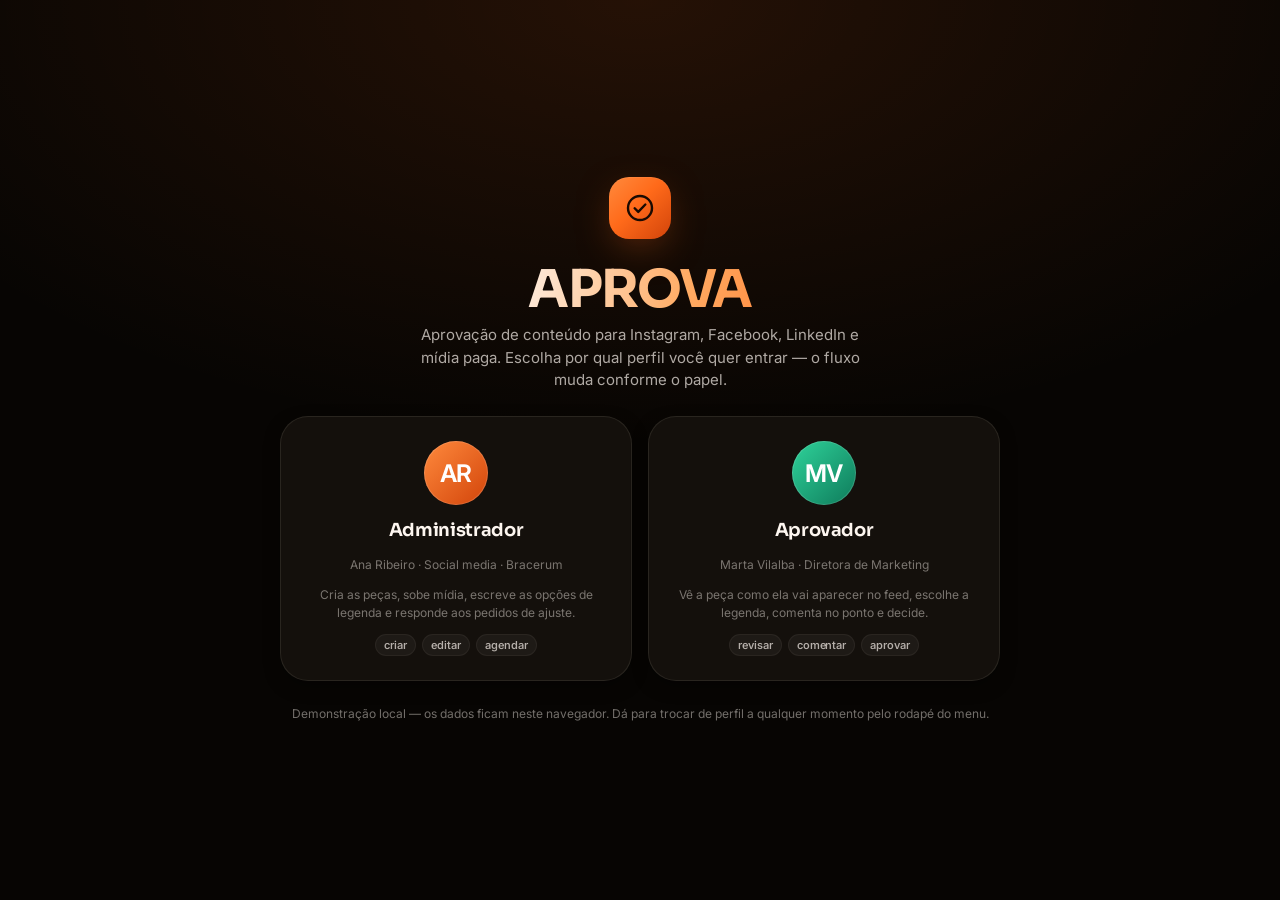
==== index.html @ d23c1664 "APROVA — aplicativo de aprovação de mídias sociais Fluxo criar → revisar → aprovar → agendar para In" ====
<!DOCTYPE html>
<html lang="pt-BR" data-theme="dark">
<head>
<meta charset="utf-8" />
<meta name="viewport" content="width=device-width, initial-scale=1, viewport-fit=cover" />
<meta name="color-scheme" content="dark light" />
<meta name="theme-color" content="#0d0906" />
<title>APROVA · Aprovação de mídias sociais</title>
<meta name="description" content="Fluxo de aprovação de postagens para Instagram, Facebook, LinkedIn e mídia paga: pré-visualização fiel no feed e no perfil, comentários no ponto e decisão registrada." />

<link rel="preconnect" href="https://fonts.googleapis.com" />
<link rel="preconnect" href="https://fonts.gstatic.com" crossorigin />
<link href="https://fonts.googleapis.com/css2?family=Inter:wght@400;500;600;700&family=Sora:wght@500;600;700&family=Noto+Serif:ital@1&display=swap" rel="stylesheet" />

<link rel="stylesheet" href="css/tokens.css" />
<link rel="stylesheet" href="css/app.css" />
<link rel="stylesheet" href="css/previews.css" />

<link rel="icon" href="data:image/svg+xml,%3Csvg xmlns='http://www.w3.org/2000/svg' viewBox='0 0 32 32'%3E%3Crect width='32' height='32' rx='9' fill='%23ff6a1a'/%3E%3Cpath d='M9 16.5l4.5 4.5L23 11.5' stroke='%231a0a02' stroke-width='3' fill='none' stroke-linecap='round' stroke-linejoin='round'/%3E%3C/svg%3E" />
</head>
<body>

<!-- brilho de fundo -->
<div class="atmos" aria-hidden="true">
  <div class="atmos__glow atmos__glow--a"></div>
  <div class="atmos__glow atmos__glow--b"></div>
  <div class="atmos__grain"></div>
</div>

<div class="app" id="app" data-rail="expanded" hidden>
  <aside class="rail" id="rail"></aside>
  <div class="main">
    <header class="topbar" id="topbar"></header>
    <main class="view" id="view" tabindex="-1"></main>
  </div>
</div>

<div class="toasts" role="status" aria-live="polite"></div>

<noscript>
  <div style="padding:40px;font-family:system-ui;color:#fdf6f0;background:#0d0906">
    <h1>APROVA</h1><p>Este aplicativo precisa de JavaScript para funcionar.</p>
  </div>
</noscript>

<script src="js/util.js"></script>
<script src="js/seed.js"></script>
<script src="js/store.js"></script>
<script src="js/previews.js"></script>
<script src="js/ui.js"></script>
<script src="js/views.js"></script>
<script src="js/app.js"></script>
</body>
</html>
---- css/tokens.css ----
/* ==========================================================================
   APROVA — Design tokens
   Sistema de aprovação de mídias sociais.
   Paleta: preto profundo + laranja incandescente. Futurista, com degradês,
   vidro (glass) e brilho volumétrico.
   ========================================================================== */

:root {
  /* ---- Superfícies -------------------------------------------------- */
  --bg-void: #070503;        /* fundo absoluto da página */
  --bg-base: #0d0906;        /* fundo do app */
  --bg-panel: #14100c;       /* painéis */
  --bg-raised: #1c1611;      /* cartões elevados */
  --bg-sunken: #0a0705;      /* poços, campos */
  --bg-hover: #241c15;

  --glass: rgba(255, 255, 255, 0.045);
  --glass-strong: rgba(255, 255, 255, 0.075);
  --glass-blur: 22px;

  /* ---- Linhas ------------------------------------------------------- */
  --line: rgba(255, 236, 220, 0.09);
  --line-soft: rgba(255, 236, 220, 0.055);
  --line-strong: rgba(255, 236, 220, 0.16);
  --line-brand: rgba(255, 106, 26, 0.38);

  /* ---- Texto -------------------------------------------------------- */
  --txt: #fdf6f0;
  --txt-2: rgba(253, 246, 240, 0.68);
  --txt-3: rgba(253, 246, 240, 0.44);
  --txt-4: rgba(253, 246, 240, 0.26);
  --txt-on-brand: #1a0a02;

  /* ---- Marca -------------------------------------------------------- */
  --brand: #ff6a1a;
  --brand-lift: #ff8a3d;
  --brand-hot: #ffab63;
  --brand-deep: #d2440a;
  --brand-ink: #7a2606;
  --brand-tint: rgba(255, 106, 26, 0.12);
  --brand-tint-2: rgba(255, 106, 26, 0.22);

  --grad-brand: linear-gradient(135deg, #ff8a3d 0%, #ff6a1a 45%, #d2440a 100%);
  --grad-brand-soft: linear-gradient(135deg, rgba(255, 138, 61, 0.22), rgba(210, 68, 10, 0.06));
  --grad-panel: linear-gradient(168deg, rgba(255, 255, 255, 0.055), rgba(255, 255, 255, 0.012) 42%, rgba(255, 255, 255, 0) 100%);
  --grad-sheen: linear-gradient(100deg, transparent 20%, rgba(255, 255, 255, 0.09) 50%, transparent 80%);

  /* ---- Estados / semântica ------------------------------------------ */
  --st-draft: #9b8f85;
  --st-review: #ffb020;
  --st-changes: #f2555a;
  --st-approved: #2fd39a;
  --st-scheduled: #6aa6ff;
  --st-published: #b98cff;

  --ok: #2fd39a;
  --warn: #ffb020;
  --danger: #f2555a;
  --info: #6aa6ff;

  /* ---- Redes -------------------------------------------------------- */
  --net-instagram: #e1306c;
  --net-facebook: #1877f2;
  --net-linkedin: #0a66c2;
  --net-ads: #ff6a1a;

  /* ---- Raio --------------------------------------------------------- */
  --r-xs: 6px;
  --r-sm: 10px;
  --r-md: 14px;
  --r-lg: 20px;
  --r-xl: 28px;
  --r-2xl: 36px;
  --r-pill: 999px;

  /* ---- Espaço (escala 4) -------------------------------------------- */
  --s-1: 4px;   --s-2: 8px;   --s-3: 12px;  --s-4: 16px;
  --s-5: 20px;  --s-6: 24px;  --s-7: 32px;  --s-8: 40px;
  --s-9: 48px;  --s-10: 64px; --s-11: 80px;

  /* ---- Tipografia ---------------------------------------------------- */
  --font: "Inter", "Helvetica Neue", Helvetica, -apple-system, BlinkMacSystemFont, "Segoe UI", Roboto, Arial, sans-serif;
  --font-display: "Sora", var(--font);
  --font-mono: "JetBrains Mono", ui-monospace, SFMono-Regular, Menlo, Consolas, monospace;

  --t-display: clamp(2rem, 1.2rem + 2.6vw, 3.25rem);
  --t-h1: clamp(1.5rem, 1.1rem + 1.4vw, 2.125rem);
  --t-h2: clamp(1.175rem, 1rem + 0.6vw, 1.5rem);
  --t-h3: 1.0625rem;
  --t-body: 0.9375rem;
  --t-sm: 0.8125rem;
  --t-xs: 0.75rem;
  --t-2xs: 0.6875rem;

  /* ---- Elevação ------------------------------------------------------ */
  --sh-1: 0 1px 2px rgba(0, 0, 0, 0.45);
  --sh-2: 0 6px 20px -6px rgba(0, 0, 0, 0.6);
  --sh-3: 0 18px 48px -16px rgba(0, 0, 0, 0.72);
  --sh-4: 0 36px 90px -28px rgba(0, 0, 0, 0.85);
  --sh-brand: 0 12px 40px -12px rgba(255, 106, 26, 0.5);
  --sh-inset: inset 0 1px 0 rgba(255, 255, 255, 0.06);

  /* ---- Movimento ----------------------------------------------------- */
  --e-out: cubic-bezier(0.22, 1, 0.36, 1);
  --e-in-out: cubic-bezier(0.65, 0, 0.35, 1);
  --e-spring: cubic-bezier(0.34, 1.56, 0.64, 1);
  --d-1: 120ms;
  --d-2: 200ms;
  --d-3: 320ms;
  --d-4: 520ms;

  /* ---- Layout -------------------------------------------------------- */
  --rail: 264px;
  --rail-collapsed: 76px;
  --topbar: 64px;
  --z-rail: 40;
  --z-topbar: 45;
  --z-sheet: 60;
  --z-modal: 70;
  --z-toast: 90;
}

/* Tema claro opcional — o app nasce escuro, mas o operador pode inverter
   para revisar peças destinadas a feeds claros. */
:root[data-theme="light"] {
  --bg-void: #f4efe9;
  --bg-base: #faf6f1;
  --bg-panel: #ffffff;
  --bg-raised: #ffffff;
  --bg-sunken: #f2ece5;
  --bg-hover: #f2ebe3;
  --glass: rgba(20, 12, 6, 0.03);
  --glass-strong: rgba(20, 12, 6, 0.05);
  --line: rgba(28, 18, 10, 0.11);
  --line-soft: rgba(28, 18, 10, 0.07);
  --line-strong: rgba(28, 18, 10, 0.2);
  --txt: #1a120b;
  --txt-2: rgba(26, 18, 11, 0.7);
  --txt-3: rgba(26, 18, 11, 0.5);
  --txt-4: rgba(26, 18, 11, 0.3);
  --grad-panel: linear-gradient(168deg, rgba(255, 255, 255, 0.9), rgba(255, 255, 255, 0.4));
  --sh-2: 0 6px 20px -8px rgba(60, 30, 10, 0.18);
  --sh-3: 0 18px 44px -18px rgba(60, 30, 10, 0.22);
  --sh-4: 0 30px 70px -26px rgba(60, 30, 10, 0.26);
}

@media (prefers-reduced-motion: reduce) {
  :root { --d-1: 1ms; --d-2: 1ms; --d-3: 1ms; --d-4: 1ms; }
}
---- css/app.css ----
/* ==========================================================================
   APROVA — Shell, componentes e telas
   ========================================================================== */

/* --------------------------------------------------------------- reset -- */
*, *::before, *::after { box-sizing: border-box; }
html, body { height: 100%; }
body {
  margin: 0;
  font-family: var(--font);
  font-size: var(--t-body);
  line-height: 1.5;
  color: var(--txt);
  background: var(--bg-void);
  -webkit-font-smoothing: antialiased;
  text-rendering: optimizeLegibility;
  overscroll-behavior-y: none;
}
img, video, svg { display: block; max-width: 100%; }
button, input, textarea, select { font: inherit; color: inherit; }
button { background: none; border: 0; cursor: pointer; }
a { color: inherit; text-decoration: none; }
h1, h2, h3, h4, p, figure { margin: 0; }
ul, ol { margin: 0; padding: 0; list-style: none; }
[hidden] { display: none !important; }

::selection { background: var(--brand); color: var(--txt-on-brand); }

:focus-visible {
  outline: 2px solid var(--brand-lift);
  outline-offset: 2px;
  border-radius: var(--r-xs);
}

/* barras de rolagem discretas */
* { scrollbar-width: thin; scrollbar-color: rgba(255,255,255,.14) transparent; }
*::-webkit-scrollbar { width: 10px; height: 10px; }
*::-webkit-scrollbar-track { background: transparent; }
*::-webkit-scrollbar-thumb {
  background: rgba(255,255,255,.12); border-radius: 99px;
  border: 3px solid transparent; background-clip: content-box;
}
*::-webkit-scrollbar-thumb:hover { background: rgba(255,138,61,.4); background-clip: content-box; }

/* ---------------------------------------------------------- atmosfera -- */
/* Brilho volumétrico de fundo: dois focos laranja + grão fino. Fixo, barato,
   e é o que dá a sensação "futurista com degradê" das referências. */
.atmos { position: fixed; inset: 0; z-index: 0; pointer-events: none; overflow: hidden; }
.atmos__glow {
  position: absolute; border-radius: 50%;
  filter: blur(90px); opacity: .55;
  will-change: transform;
}
.atmos__glow--a {
  width: 62vw; height: 62vw; top: -26vw; right: -14vw;
  background: radial-gradient(circle, rgba(255,106,26,.42), rgba(255,106,26,0) 68%);
  animation: floatA 26s var(--e-in-out) infinite;
}
.atmos__glow--b {
  width: 48vw; height: 48vw; bottom: -22vw; left: -12vw;
  background: radial-gradient(circle, rgba(210,68,10,.34), rgba(210,68,10,0) 70%);
  animation: floatB 32s var(--e-in-out) infinite;
}
.atmos__grain {
  position: absolute; inset: -50%;
  opacity: .05; mix-blend-mode: overlay;
  background-image: url("data:image/svg+xml,%3Csvg xmlns='http://www.w3.org/2000/svg' width='140' height='140'%3E%3Cfilter id='n'%3E%3CfeTurbulence type='fractalNoise' baseFrequency='.85' numOctaves='3'/%3E%3C/filter%3E%3Crect width='100%25' height='100%25' filter='url(%23n)'/%3E%3C/svg%3E");
}
@keyframes floatA { 0%,100% { transform: translate3d(0,0,0) scale(1); } 50% { transform: translate3d(-6%, 5%, 0) scale(1.12); } }
@keyframes floatB { 0%,100% { transform: translate3d(0,0,0) scale(1); } 50% { transform: translate3d(7%, -6%, 0) scale(1.15); } }
@media (prefers-reduced-motion: reduce) { .atmos__glow { animation: none; } }

/* ------------------------------------------------------------ texto ----- */
.display { font-family: var(--font-display); font-size: var(--t-display); font-weight: 700; letter-spacing: -.035em; line-height: 1.02; }
.h1 { font-family: var(--font-display); font-size: var(--t-h1); font-weight: 640; letter-spacing: -.028em; line-height: 1.12; }
.h2 { font-family: var(--font-display); font-size: var(--t-h2); font-weight: 620; letter-spacing: -.022em; line-height: 1.2; }
.h3 { font-size: var(--t-h3); font-weight: 600; letter-spacing: -.014em; }
.muted { color: var(--txt-2); }
.dim { color: var(--txt-3); }
.tiny { font-size: var(--t-xs); }
.eyebrow {
  font-size: var(--t-2xs); font-weight: 600; letter-spacing: .16em;
  text-transform: uppercase; color: var(--txt-3);
}
.num { font-family: var(--font-display); font-weight: 700; letter-spacing: -.04em; font-variant-numeric: tabular-nums; }
.grad-text {
  background: linear-gradient(102deg, var(--txt) 20%, var(--brand-hot) 60%, var(--brand) 100%);
  -webkit-background-clip: text; background-clip: text; color: transparent;
}
.truncate { overflow: hidden; text-overflow: ellipsis; white-space: nowrap; }
.clamp-2 { display: -webkit-box; -webkit-line-clamp: 2; -webkit-box-orient: vertical; overflow: hidden; }
.clamp-3 { display: -webkit-box; -webkit-line-clamp: 3; -webkit-box-orient: vertical; overflow: hidden; }
.sr-only {
  position: absolute; width: 1px; height: 1px; padding: 0; margin: -1px;
  overflow: hidden; clip: rect(0 0 0 0); white-space: nowrap; border: 0;
}

/* ------------------------------------------------------------ botões ---- */
.btn {
  --btn-bg: var(--glass);
  --btn-fg: var(--txt);
  --btn-bd: var(--line);
  position: relative; display: inline-flex; align-items: center; justify-content: center;
  gap: var(--s-2); height: 40px; padding: 0 var(--s-4);
  border-radius: var(--r-sm); border: 1px solid var(--btn-bd);
  background: var(--btn-bg); color: var(--btn-fg);
  font-size: var(--t-sm); font-weight: 560; letter-spacing: -.01em;
  white-space: nowrap; isolation: isolate;
  transition: transform var(--d-2) var(--e-spring), background var(--d-2) var(--e-out),
              border-color var(--d-2) var(--e-out), box-shadow var(--d-2) var(--e-out), color var(--d-2);
}
.btn:hover { background: var(--glass-strong); border-color: var(--line-strong); transform: translateY(-1px); }
.btn:active { transform: translateY(0) scale(.985); }
.btn:disabled { opacity: .42; pointer-events: none; }
.btn svg { width: 16px; height: 16px; flex: none; }

.btn--primary {
  --btn-bg: var(--grad-brand); --btn-fg: var(--txt-on-brand); --btn-bd: transparent;
  font-weight: 640; box-shadow: var(--sh-brand), var(--sh-inset);
}
.btn--primary:hover { box-shadow: 0 16px 46px -10px rgba(255,106,26,.62), var(--sh-inset); background: var(--grad-brand); }
.btn--ok { --btn-bg: linear-gradient(135deg,#3ee0a8,#12a878); --btn-fg: #04231a; --btn-bd: transparent; font-weight: 640; box-shadow: 0 12px 36px -12px rgba(47,211,154,.5); }
.btn--danger { --btn-bg: rgba(242,85,90,.12); --btn-fg: #ff9b9e; --btn-bd: rgba(242,85,90,.32); }
.btn--danger:hover { --btn-bg: rgba(242,85,90,.2); }
.btn--ghost { --btn-bg: transparent; --btn-bd: transparent; color: var(--txt-2); }
.btn--ghost:hover { color: var(--txt); background: var(--glass); }
.btn--sm { height: 32px; padding: 0 var(--s-3); font-size: var(--t-xs); border-radius: var(--r-xs); }
.btn--lg { height: 48px; padding: 0 var(--s-6); font-size: var(--t-body); border-radius: var(--r-md); }
.btn--icon { width: 40px; padding: 0; }
.btn--icon.btn--sm { width: 32px; }
.btn--block { width: 100%; }

/* brilho que segue o cursor nos botões principais */
.btn--primary::after {
  content: ""; position: absolute; inset: 0; border-radius: inherit; z-index: -1;
  background: radial-gradient(120px circle at var(--mx, 50%) var(--my, 50%), rgba(255,255,255,.34), transparent 62%);
  opacity: 0; transition: opacity var(--d-2);
}
.btn--primary:hover::after { opacity: 1; }

/* --------------------------------------------------------- formulário --- */
.field { display: grid; gap: var(--s-2); }
.label { font-size: var(--t-xs); font-weight: 600; color: var(--txt-2); letter-spacing: .01em; }
.label .req { color: var(--brand); }
.hint { font-size: var(--t-xs); color: var(--txt-3); }

.input, .textarea, .select {
  width: 100%; padding: 10px var(--s-3); min-height: 40px;
  background: var(--bg-sunken); color: var(--txt);
  border: 1px solid var(--line); border-radius: var(--r-sm);
  transition: border-color var(--d-2), box-shadow var(--d-2), background var(--d-2);
  font-size: var(--t-sm);
}
.textarea { min-height: 96px; resize: vertical; line-height: 1.55; font-size: var(--t-body); }
.select { appearance: none; padding-right: 34px; cursor: pointer;
  background-image: url("data:image/svg+xml,%3Csvg xmlns='http://www.w3.org/2000/svg' width='16' height='16' fill='none' stroke='%23a89b90' stroke-width='1.8' stroke-linecap='round' stroke-linejoin='round'%3E%3Cpath d='M4 6l4 4 4-4'/%3E%3C/svg%3E");
  background-repeat: no-repeat; background-position: right 10px center;
}
.input::placeholder, .textarea::placeholder { color: var(--txt-4); }
.input:focus, .textarea:focus, .select:focus {
  outline: none; border-color: var(--line-brand);
  box-shadow: 0 0 0 3px rgba(255,106,26,.14);
  background: var(--bg-panel);
}
.input:disabled, .textarea:disabled { opacity: .55; cursor: not-allowed; }

.switch { display: inline-flex; align-items: center; gap: var(--s-3); cursor: pointer; }
.switch input { position: absolute; opacity: 0; width: 0; height: 0; }
.switch__track {
  width: 40px; height: 23px; border-radius: 99px; background: var(--bg-sunken);
  border: 1px solid var(--line); position: relative; transition: background var(--d-2), border-color var(--d-2); flex: none;
}
.switch__track::after {
  content: ""; position: absolute; top: 3px; left: 3px; width: 15px; height: 15px;
  border-radius: 50%; background: var(--txt-3); transition: transform var(--d-2) var(--e-spring), background var(--d-2);
}
.switch input:checked + .switch__track { background: var(--grad-brand); border-color: transparent; }
.switch input:checked + .switch__track::after { transform: translateX(17px); background: #fff; }
.switch input:focus-visible + .switch__track { box-shadow: 0 0 0 3px rgba(255,106,26,.28); }

/* segmentos (toggle group) */
.seg {
  display: inline-flex; padding: 3px; gap: 2px; border-radius: var(--r-sm);
  background: var(--bg-sunken); border: 1px solid var(--line-soft); position: relative;
}
.seg__btn {
  position: relative; z-index: 1; display: inline-flex; align-items: center; gap: 6px;
  height: 30px; padding: 0 var(--s-3); border-radius: 7px;
  font-size: var(--t-xs); font-weight: 560; color: var(--txt-3);
  transition: color var(--d-2); white-space: nowrap;
}
.seg__btn svg { width: 14px; height: 14px; }
.seg__btn[aria-pressed="true"], .seg__btn.is-on { color: var(--txt); }
.seg__thumb {
  position: absolute; top: 3px; height: 30px; border-radius: 7px; z-index: 0;
  background: var(--glass-strong); border: 1px solid var(--line);
  box-shadow: var(--sh-1);
  transition: transform var(--d-3) var(--e-spring), width var(--d-3) var(--e-spring);
}
.seg--brand .seg__thumb { background: var(--grad-brand); border-color: transparent; box-shadow: var(--sh-brand); }
.seg--brand .seg__btn.is-on { color: var(--txt-on-brand); }

/* ------------------------------------------------------------ chips ----- */
.chip {
  display: inline-flex; align-items: center; gap: 6px;
  height: 26px; padding: 0 10px; border-radius: var(--r-pill);
  font-size: var(--t-xs); font-weight: 560; letter-spacing: -.005em;
  background: var(--glass); border: 1px solid var(--line-soft); color: var(--txt-2);
  white-space: nowrap;
}
.chip svg { width: 13px; height: 13px; }
.chip--brand { background: var(--brand-tint); border-color: var(--line-brand); color: var(--brand-hot); }
.chip--sm { height: 22px; padding: 0 8px; font-size: var(--t-2xs); }
.chip__dot { width: 6px; height: 6px; border-radius: 50%; background: currentColor; flex: none; }

/* estado — a cor vem do data-status */
.status {
  display: inline-flex; align-items: center; gap: 6px;
  height: 24px; padding: 0 10px 0 8px; border-radius: var(--r-pill);
  font-size: var(--t-2xs); font-weight: 620; letter-spacing: .01em;
  background: color-mix(in srgb, var(--sc) 14%, transparent);
  border: 1px solid color-mix(in srgb, var(--sc) 34%, transparent);
  color: var(--sc); white-space: nowrap;
}
.status::before { content: ""; width: 6px; height: 6px; border-radius: 50%; background: var(--sc); box-shadow: 0 0 8px var(--sc); }
[data-status="rascunho"]   { --sc: var(--st-draft); }
[data-status="revisao"]    { --sc: var(--st-review); }
[data-status="alteracoes"] { --sc: var(--st-changes); }
[data-status="aprovado"]   { --sc: var(--st-approved); }
[data-status="agendado"]   { --sc: var(--st-scheduled); }
[data-status="publicado"]  { --sc: var(--st-published); }

/* --------------------------------------------------------- avatares ----- */
.av {
  --sz: 32px;
  width: var(--sz); height: var(--sz); border-radius: 50%; flex: none;
  display: grid; place-items: center; overflow: hidden; position: relative;
  font-size: calc(var(--sz) * .38); font-weight: 640; letter-spacing: -.02em;
  color: #fff; background: var(--av-bg, var(--grad-brand));
  box-shadow: inset 0 0 0 1px rgba(255,255,255,.14);
  user-select: none;
}
.av img { width: 100%; height: 100%; object-fit: cover; }
.av--xs { --sz: 20px; }
.av--sm { --sz: 26px; }
.av--md { --sz: 36px; }
.av--lg { --sz: 44px; }
.av--xl { --sz: 64px; }
.av__ring { box-shadow: inset 0 0 0 1px rgba(255,255,255,.14), 0 0 0 2px var(--bg-panel), 0 0 0 3.5px var(--brand); }
.av-stack { display: flex; }
.av-stack .av { margin-left: -8px; box-shadow: inset 0 0 0 1px rgba(255,255,255,.14), 0 0 0 2px var(--bg-panel); }
.av-stack .av:first-child { margin-left: 0; }

/* --------------------------------------------------------- superfícies -- */
.panel {
  position: relative; background: var(--bg-panel); border: 1px solid var(--line);
  border-radius: var(--r-lg); box-shadow: var(--sh-2);
}
.panel--glass {
  background: var(--glass); backdrop-filter: blur(var(--glass-blur)) saturate(1.3);
  -webkit-backdrop-filter: blur(var(--glass-blur)) saturate(1.3);
}
.panel::before {
  content: ""; position: absolute; inset: 0; border-radius: inherit;
  background: var(--grad-panel); pointer-events: none; opacity: .8;
}
.panel > * { position: relative; }
.panel__head {
  display: flex; align-items: center; gap: var(--s-3);
  padding: var(--s-4) var(--s-5); border-bottom: 1px solid var(--line-soft);
}
.panel__head .h3 { flex: 1; min-width: 0; }
.panel__body { padding: var(--s-5); }

.divider { height: 1px; background: var(--line-soft); border: 0; margin: 0; }

/* --------------------------------------------------------- utilidades --- */
.row { display: flex; align-items: center; gap: var(--s-3); }
.row--tight { gap: var(--s-2); }
.row--wrap { flex-wrap: wrap; }
.col { display: flex; flex-direction: column; gap: var(--s-3); }
.spacer { flex: 1 1 auto; }
.stack { display: grid; grid-template-columns: minmax(0, 1fr); gap: var(--s-4); }
.stack--sm { gap: var(--s-2); }
.stack--lg { gap: var(--s-6); }

.scroll-y { overflow-y: auto; overscroll-behavior: contain; }
.fade-edge { -webkit-mask-image: linear-gradient(to bottom, transparent, #000 12px, #000 calc(100% - 12px), transparent); mask-image: linear-gradient(to bottom, transparent, #000 12px, #000 calc(100% - 12px), transparent); }

/* ==========================================================================
   SHELL
   ========================================================================== */
.app {
  position: relative; z-index: 1;
  display: grid; grid-template-columns: var(--rail) 1fr;
  /* a linha precisa ser explícita: com linha "auto" o 1fr interno do main
     mede o conteúdo e o rodapé de decisão escapa da tela */
  grid-template-rows: minmax(0, 1fr);
  height: 100dvh; overflow: hidden;
  background: radial-gradient(140% 100% at 50% 0%, rgba(255,106,26,.05), transparent 55%), var(--bg-base);
  transition: grid-template-columns var(--d-3) var(--e-out);
}
.app[data-rail="collapsed"] { grid-template-columns: var(--rail-collapsed) 1fr; }

/* ------------------------------------------------------------- rail ----- */
.rail {
  position: relative; z-index: var(--z-rail);
  display: grid; grid-template-rows: auto 1fr auto;
  gap: var(--s-4); padding: var(--s-5) var(--s-4);
  border-right: 1px solid var(--line); background: var(--bg-panel);
  min-width: 0; overflow: hidden;
}
.rail::after {
  content: ""; position: absolute; inset: 0; pointer-events: none;
  background: linear-gradient(180deg, rgba(255,106,26,.07), transparent 34%);
}
.brand { display: flex; align-items: center; gap: var(--s-3); padding: 0 var(--s-2); min-width: 0; }
.brand__mark {
  width: 36px; height: 36px; border-radius: 11px; flex: none; display: grid; place-items: center;
  background: var(--grad-brand); box-shadow: var(--sh-brand), var(--sh-inset); color: var(--txt-on-brand);
}
.brand__mark svg { width: 20px; height: 20px; }
.brand__txt { min-width: 0; }
.brand__name { font-family: var(--font-display); font-weight: 700; font-size: 1rem; letter-spacing: -.03em; line-height: 1.1; }
.brand__sub { font-size: var(--t-2xs); color: var(--txt-3); letter-spacing: .02em; }

.nav { display: grid; gap: 2px; align-content: start; overflow-y: auto; }
.nav__group { margin-top: var(--s-4); }
.nav__group:first-child { margin-top: 0; }
.nav__title { padding: 0 var(--s-3) var(--s-2); font-size: var(--t-2xs); font-weight: 620; letter-spacing: .14em; text-transform: uppercase; color: var(--txt-4); }
.nav__item {
  position: relative; display: flex; align-items: center; gap: var(--s-3);
  height: 40px; padding: 0 var(--s-3); border-radius: var(--r-sm);
  color: var(--txt-2); font-size: var(--t-sm); font-weight: 540; width: 100%;
  transition: color var(--d-2), background var(--d-2);
}
.nav__item svg { width: 18px; height: 18px; flex: none; opacity: .8; }
.nav__item:hover { color: var(--txt); background: var(--glass); }
.nav__item.is-active { color: var(--txt); background: var(--brand-tint); }
.nav__item.is-active svg { opacity: 1; color: var(--brand-lift); }
.nav__item.is-active::before {
  content: ""; position: absolute; left: -var(--s-4); left: calc(var(--s-4) * -1);
  top: 50%; translate: 0 -50%; width: 3px; height: 20px; border-radius: 0 3px 3px 0;
  background: var(--grad-brand); box-shadow: 0 0 12px var(--brand);
}
.nav__label { flex: 1; min-width: 0; text-align: left; }
.nav__count {
  min-width: 20px; height: 20px; padding: 0 6px; border-radius: 99px;
  display: grid; place-items: center; font-size: var(--t-2xs); font-weight: 680;
  background: var(--glass-strong); color: var(--txt-2); font-variant-numeric: tabular-nums;
}
.nav__item.has-alert .nav__count { background: var(--grad-brand); color: var(--txt-on-brand); }

.rail__foot { display: grid; gap: var(--s-3); }
.who {
  display: flex; align-items: center; gap: var(--s-3); width: 100%;
  padding: var(--s-2); border-radius: var(--r-md);
  border: 1px solid var(--line-soft); background: var(--glass);
  transition: border-color var(--d-2), background var(--d-2);
}
.who:hover { border-color: var(--line-strong); background: var(--glass-strong); }
.who svg { width: 16px; height: 16px; flex: none; color: var(--txt-4); }
.who__txt { min-width: 0; flex: 1; text-align: left; }
.who__name { font-size: var(--t-sm); font-weight: 600; }
.who__role { font-size: var(--t-2xs); color: var(--txt-3); }

.app[data-rail="collapsed"] .brand__txt,
.app[data-rail="collapsed"] .nav__label,
.app[data-rail="collapsed"] .nav__count,
.app[data-rail="collapsed"] .nav__title,
.app[data-rail="collapsed"] .who__txt { display: none; }
.app[data-rail="collapsed"] .nav__item { justify-content: center; padding: 0; }
.app[data-rail="collapsed"] .brand { justify-content: center; padding: 0; }
.app[data-rail="collapsed"] .who { justify-content: center; }

/* ----------------------------------------------------------- topbar ----- */
.main { display: grid; grid-template-rows: var(--topbar) minmax(0, 1fr); min-width: 0; overflow: hidden; }
.topbar {
  display: flex; align-items: center; gap: var(--s-3);
  padding: 0 var(--s-6); border-bottom: 1px solid var(--line);
  background: color-mix(in srgb, var(--bg-base) 82%, transparent);
  backdrop-filter: blur(14px); -webkit-backdrop-filter: blur(14px);
  z-index: var(--z-topbar); min-width: 0;
}
.topbar__title { font-family: var(--font-display); font-size: 1.0625rem; font-weight: 640; letter-spacing: -.025em; }
.topbar__crumb { display: flex; align-items: center; gap: var(--s-2); min-width: 0; }
.topbar__crumb .sep { color: var(--txt-4); }

.search {
  position: relative; flex: 0 1 340px; min-width: 120px;
}
.search input {
  width: 100%; height: 36px; padding: 0 var(--s-3) 0 34px;
  background: var(--bg-sunken); border: 1px solid var(--line); border-radius: var(--r-sm);
  font-size: var(--t-sm); transition: border-color var(--d-2), box-shadow var(--d-2);
}
.search input:focus { outline: none; border-color: var(--line-brand); box-shadow: 0 0 0 3px rgba(255,106,26,.12); }
.search svg { position: absolute; left: 10px; top: 50%; translate: 0 -50%; width: 15px; height: 15px; color: var(--txt-4); pointer-events: none; }
.search kbd {
  position: absolute; right: 8px; top: 50%; translate: 0 -50%;
  font-family: var(--font); font-size: var(--t-2xs); color: var(--txt-4);
  border: 1px solid var(--line); border-radius: 5px; padding: 1px 5px; background: var(--glass);
}

.bell { position: relative; }
.bell__dot {
  position: absolute; top: 6px; right: 6px; min-width: 16px; height: 16px; padding: 0 4px;
  border-radius: 99px; background: var(--grad-brand); color: var(--txt-on-brand);
  font-size: 9px; font-weight: 720; display: grid; place-items: center;
  box-shadow: 0 0 0 2px var(--bg-base);
}

/* ------------------------------------------------------------ view ------ */
.view { overflow-y: auto; overscroll-behavior: contain; padding: var(--s-6); scroll-behavior: smooth; }
.view--flush { padding: 0; }
.view__inner { max-width: 1500px; margin: 0 auto; }
.view-enter { animation: viewIn var(--d-4) var(--e-out) both; }
@keyframes viewIn { from { opacity: 0; transform: translateY(10px); } to { opacity: 1; transform: none; } }

.page-head { display: flex; align-items: flex-end; gap: var(--s-4); flex-wrap: wrap; margin-bottom: var(--s-6); }
.page-head__txt { min-width: 0; flex: 1 1 320px; }
.page-head .h1 { margin-bottom: 4px; }

/* stagger de entrada para grades de cartões */
.stagger > * { animation: cardIn var(--d-4) var(--e-out) both; animation-delay: calc(var(--i, 0) * 42ms); }
@keyframes cardIn { from { opacity: 0; transform: translateY(14px) scale(.985); } to { opacity: 1; transform: none; } }

/* ==========================================================================
   PAINEL
   ========================================================================== */
.kpis { display: grid; grid-template-columns: repeat(auto-fit, minmax(215px, 1fr)); gap: var(--s-4); }
.kpi {
  position: relative; overflow: hidden; padding: var(--s-5);
  border-radius: var(--r-lg); border: 1px solid var(--line);
  background: var(--bg-panel); box-shadow: var(--sh-2);
  transition: transform var(--d-3) var(--e-out), border-color var(--d-3), box-shadow var(--d-3);
  cursor: pointer; text-align: left; width: 100%;
}
.kpi:hover { transform: translateY(-3px); border-color: var(--line-strong); box-shadow: var(--sh-3); }
.kpi::before {
  content: ""; position: absolute; inset: 0;
  background: radial-gradient(90% 130% at 100% 0%, color-mix(in srgb, var(--kc, var(--brand)) 18%, transparent), transparent 62%);
  opacity: .8; pointer-events: none;
}
.kpi::after {
  content: ""; position: absolute; left: 0; top: 0; bottom: 0; width: 3px;
  background: var(--kc, var(--brand)); opacity: .85;
}
.kpi__label { font-size: var(--t-xs); color: var(--txt-2); font-weight: 560; display: flex; align-items: center; gap: 6px; }
.kpi__label svg { width: 14px; height: 14px; color: var(--kc, var(--brand)); }
.kpi__val { font-family: var(--font-display); font-size: 2.35rem; font-weight: 700; letter-spacing: -.05em; line-height: 1.05; margin: var(--s-3) 0 2px; font-variant-numeric: tabular-nums; }
.kpi__meta { font-size: var(--t-xs); color: var(--txt-3); }

.dash-grid { display: grid; grid-template-columns: minmax(0, 1.55fr) minmax(0, 1fr); gap: var(--s-4); margin-top: var(--s-4); }
@media (max-width: 1080px) { .dash-grid { grid-template-columns: 1fr; } }

/* barra de pipeline */
.pipe { display: grid; gap: var(--s-3); }
.pipe__bar { display: flex; height: 12px; border-radius: 99px; overflow: hidden; background: var(--bg-sunken); border: 1px solid var(--line-soft); }
.pipe__seg { height: 100%; background: var(--sc); transition: flex-grow var(--d-4) var(--e-out); position: relative; }
.pipe__seg + .pipe__seg { border-left: 1px solid rgba(0,0,0,.35); }
.pipe__legend { display: flex; flex-wrap: wrap; gap: var(--s-2) var(--s-4); }
.pipe__key { display: flex; align-items: center; gap: 7px; font-size: var(--t-xs); color: var(--txt-2); }
.pipe__key i { width: 8px; height: 8px; border-radius: 3px; background: var(--sc); }
.pipe__key b { color: var(--txt); font-variant-numeric: tabular-nums; }

/* feed de atividade */
.feed-list { display: grid; grid-template-columns: minmax(0, 1fr); gap: 2px; }
.feed-item {
  display: grid; grid-template-columns: auto 1fr; gap: var(--s-3);
  padding: var(--s-3); border-radius: var(--r-sm); width: 100%; text-align: left;
  transition: background var(--d-2);
}
.feed-item:hover { background: var(--glass); }
.feed-item__body { min-width: 0; }
.feed-item > svg, .feed-item .net-badge { flex: none; }
.feed-item__txt { font-size: var(--t-sm); color: var(--txt-2); line-height: 1.45; }
.feed-item__txt b { color: var(--txt); font-weight: 600; }
.feed-item__time { font-size: var(--t-2xs); color: var(--txt-4); margin-top: 2px; }

/* ==========================================================================
   FILTROS / TOOLBAR
   ========================================================================== */
.toolbar {
  display: flex; align-items: center; gap: var(--s-3); flex-wrap: wrap;
  padding: var(--s-3) 0 var(--s-5);
}
.filter-pills { display: flex; gap: var(--s-2); flex-wrap: wrap; }
.pill {
  display: inline-flex; align-items: center; gap: 7px; height: 32px; padding: 0 12px;
  border-radius: var(--r-pill); border: 1px solid var(--line-soft); background: var(--glass);
  font-size: var(--t-xs); font-weight: 560; color: var(--txt-2);
  transition: all var(--d-2) var(--e-out);
}
.pill:hover { border-color: var(--line-strong); color: var(--txt); }
.pill.is-on { background: var(--brand-tint-2); border-color: var(--line-brand); color: var(--brand-hot); }
.pill svg { width: 14px; height: 14px; }
.pill__n { font-size: var(--t-2xs); opacity: .7; font-variant-numeric: tabular-nums; }

/* ==========================================================================
   CARTÃO DE POSTAGEM
   ========================================================================== */
.cards { display: grid; grid-template-columns: repeat(auto-fill, minmax(268px, 1fr)); gap: var(--s-4); }

.card {
  position: relative; display: flex; flex-direction: column; text-align: left; width: 100%;
  background: var(--bg-panel); border: 1px solid var(--line); border-radius: var(--r-md);
  overflow: hidden; box-shadow: var(--sh-2);
  transition: transform var(--d-3) var(--e-out), border-color var(--d-2), box-shadow var(--d-3);
}
.card:hover { transform: translateY(-4px); border-color: var(--line-strong); box-shadow: var(--sh-3); }
.card:hover .card__media img { transform: scale(1.06); }
.card::after {
  content: ""; position: absolute; inset: 0; pointer-events: none; border-radius: inherit;
  box-shadow: inset 0 0 0 1px color-mix(in srgb, var(--sc, transparent) 26%, transparent);
}
.card__media {
  position: relative; aspect-ratio: 4 / 3; overflow: hidden; background: var(--bg-sunken); flex: none;
}
.card__media img { width: 100%; height: 100%; object-fit: cover; transition: transform var(--d-4) var(--e-out); }
.card__media::after {
  content: ""; position: absolute; inset: 0;
  background: linear-gradient(180deg, rgba(7,5,3,.5) 0%, transparent 34%, transparent 52%, rgba(7,5,3,.86) 100%);
}
.card__topline {
  position: absolute; inset: var(--s-3) var(--s-3) auto; z-index: 2;
  display: flex; align-items: center; gap: var(--s-2); flex-wrap: wrap;
}
.card__botline {
  position: absolute; inset: auto var(--s-3) var(--s-3); z-index: 2;
  display: flex; align-items: center; gap: var(--s-2); flex-wrap: wrap;
}
.card__topline .status, .card__botline .fmt-badge { min-width: 0; }
/* coluna flex, não grade: assim as linhas não esticam e o -webkit-line-clamp
   realmente corta o texto em 2 linhas */
.card__body { padding: var(--s-4); display: flex; flex-direction: column; gap: var(--s-3); flex: 1; min-width: 0; }
.card__body > * { min-width: 0; }
.card__title { font-size: var(--t-sm); font-weight: 600; letter-spacing: -.012em; line-height: 1.35; }
.card__cap { font-size: var(--t-xs); color: var(--txt-3); line-height: 1.5; }
.card__foot { display: flex; align-items: center; gap: var(--s-2); padding-top: var(--s-3); border-top: 1px solid var(--line-soft); margin-top: auto; white-space: nowrap; overflow: hidden; }

.net-badge {
  width: 26px; height: 26px; border-radius: 8px; display: grid; place-items: center; flex: none;
  background: color-mix(in srgb, var(--nc) 22%, #0b0806); border: 1px solid color-mix(in srgb, var(--nc) 42%, transparent);
  color: color-mix(in srgb, var(--nc) 72%, white);
}
.net-badge svg { width: 14px; height: 14px; }
.net-badge--lg { width: 34px; height: 34px; border-radius: 11px; }
.net-badge--lg svg { width: 18px; height: 18px; }
[data-net="instagram"] { --nc: var(--net-instagram); }
[data-net="facebook"]  { --nc: var(--net-facebook); }
[data-net="linkedin"]  { --nc: var(--net-linkedin); }
[data-net="ads"]       { --nc: var(--net-ads); }

.fmt-badge {
  display: inline-flex; align-items: center; gap: 5px; height: 24px; padding: 0 9px;
  border-radius: var(--r-pill); font-size: var(--t-2xs); font-weight: 620;
  background: rgba(8,5,3,.62); backdrop-filter: blur(8px); border: 1px solid rgba(255,255,255,.14); color: #fff;
}
.fmt-badge svg { width: 12px; height: 12px; }

/* chip “quem sugeriu” — foto + nome + comentário curto */
.sugg {
  display: flex; align-items: center; gap: 7px; min-width: 0;
  padding: 4px 10px 4px 4px; border-radius: var(--r-pill);
  background: rgba(8,5,3,.64); backdrop-filter: blur(10px);
  border: 1px solid rgba(255,255,255,.13); max-width: 100%;
}
.sugg__txt { min-width: 0; font-size: var(--t-2xs); line-height: 1.25; color: rgba(255,255,255,.72); }
.sugg__txt b { color: #fff; font-weight: 620; }

/* ==========================================================================
   QUADRO (KANBAN)
   ========================================================================== */
.board { display: flex; gap: var(--s-4); align-items: flex-start; overflow-x: auto; padding-bottom: var(--s-5); scroll-snap-type: x proximity; }
.board__col {
  flex: 0 0 300px; min-width: 300px; scroll-snap-align: start;
  display: grid; grid-template-rows: auto 1fr; gap: var(--s-3);
  background: var(--glass); border: 1px solid var(--line-soft); border-radius: var(--r-lg);
  padding: var(--s-3); max-height: calc(100dvh - var(--topbar) - 210px);
  transition: background var(--d-2), border-color var(--d-2);
}
.board__col.is-drop { background: var(--brand-tint); border-color: var(--line-brand); }
.board__head { display: flex; align-items: center; gap: var(--s-2); padding: var(--s-2) var(--s-2) 0; }
.board__head .dot { width: 8px; height: 8px; border-radius: 50%; background: var(--sc); box-shadow: 0 0 10px var(--sc); }
.board__name { font-size: var(--t-xs); font-weight: 660; letter-spacing: .04em; text-transform: uppercase; color: var(--txt-2); }
.board__n { font-size: var(--t-2xs); color: var(--txt-4); font-variant-numeric: tabular-nums; }
/* coluna flex: numa grade, linhas "auto" encolhem abaixo do conteúdo quando
   a coluna tem altura definida — e o cartão perdia o corpo */
.board__list { display: flex; flex-direction: column; gap: var(--s-3); overflow-y: auto; padding: 2px; }
.board__list > * { flex: none; }
.board .card { cursor: grab; }
.card.is-dragging { opacity: .38; cursor: grabbing; }
.board__empty {
  border: 1px dashed var(--line); border-radius: var(--r-md); padding: var(--s-6) var(--s-4);
  text-align: center; font-size: var(--t-xs); color: var(--txt-4);
}

/* ==========================================================================
   LISTA
   ========================================================================== */
.tbl { width: 100%; border-collapse: separate; border-spacing: 0; }
.tbl th {
  text-align: left; font-size: var(--t-2xs); font-weight: 640; letter-spacing: .1em; text-transform: uppercase;
  color: var(--txt-4); padding: 0 var(--s-3) var(--s-3); white-space: nowrap;
}
.tbl td { padding: var(--s-3); border-top: 1px solid var(--line-soft); font-size: var(--t-sm); vertical-align: middle; }
.tbl tbody tr { transition: background var(--d-2); cursor: pointer; }
.tbl tbody tr:hover { background: var(--glass); }
.tbl__thumb { width: 46px; height: 46px; border-radius: var(--r-xs); object-fit: cover; background: var(--bg-sunken); }
@media (max-width: 900px) { .tbl .opt { display: none; } }

/* ==========================================================================
   CALENDÁRIO
   ========================================================================== */
.cal { display: grid; grid-template-columns: repeat(7, minmax(0, 1fr)); gap: 1px; background: var(--line-soft); border: 1px solid var(--line); border-radius: var(--r-lg); overflow: hidden; }
.cal__dow { background: var(--bg-panel); padding: var(--s-3); font-size: var(--t-2xs); font-weight: 640; letter-spacing: .1em; text-transform: uppercase; color: var(--txt-4); text-align: center; }
.cal__day { background: var(--bg-base); min-height: 118px; padding: var(--s-2); display: grid; grid-template-rows: auto 1fr; gap: 6px; align-content: start; }
.cal__day.is-out { background: var(--bg-void); }
.cal__day.is-today .cal__num { background: var(--grad-brand); color: var(--txt-on-brand); }
.cal__num { width: 24px; height: 24px; display: grid; place-items: center; border-radius: 50%; font-size: var(--t-xs); font-weight: 620; color: var(--txt-3); font-variant-numeric: tabular-nums; }
.cal__items { display: grid; gap: 4px; align-content: start; }
.cal__ev {
  display: flex; align-items: center; gap: 5px; padding: 4px 6px; border-radius: 6px;
  font-size: var(--t-2xs); background: color-mix(in srgb, var(--sc) 13%, transparent);
  border-left: 2px solid var(--sc); color: var(--txt-2); width: 100%; text-align: left;
  transition: background var(--d-2);
}
.cal__ev:hover { background: color-mix(in srgb, var(--sc) 24%, transparent); }
.cal__ev span { flex: 1; min-width: 0; overflow: hidden; text-overflow: ellipsis; white-space: nowrap; }
.cal__ev i { width: 7px; height: 7px; border-radius: 2px; background: var(--nc, var(--brand)); flex: none; }
@media (max-width: 760px) { .cal__day { min-height: 84px; } .cal__ev span { display: none; } }

/* ==========================================================================
   DETALHE / APROVAÇÃO
   ========================================================================== */
.detail { display: grid; grid-template-columns: minmax(0, 1fr) 400px; grid-template-rows: minmax(0, 1fr); height: 100%; min-height: 0; overflow: hidden; }
/* No celular a divisão em dois painéis não cabe: vira uma rolagem só —
   peça, depois contexto — com a decisão sempre alcançável no rodapé. */
@media (max-width: 1180px) {
  .detail { display: block; grid-template-columns: none; overflow-y: auto; overscroll-behavior: contain; }
  .stage { display: block; }
  .stage__canvas { overflow: visible; }
}

.stage {
  position: relative; min-width: 0; display: grid; grid-template-rows: auto minmax(0, 1fr);
  background: radial-gradient(120% 80% at 50% 0%, rgba(255,106,26,.07), transparent 60%), var(--bg-void);
}
.stage__bar {
  display: flex; align-items: center; gap: var(--s-3); flex-wrap: wrap;
  padding: var(--s-3) var(--s-5); border-bottom: 1px solid var(--line);
  background: color-mix(in srgb, var(--bg-base) 74%, transparent); backdrop-filter: blur(12px);
}
.stage__canvas {
  overflow: auto; padding: var(--s-7) var(--s-5);
  display: grid; grid-template-columns: minmax(0, 1fr); justify-items: center; align-content: start;
  scrollbar-gutter: stable;
}
.stage__canvas > * { max-width: 100%; }
.stage__canvas > * { animation: previewIn var(--d-4) var(--e-out) both; }
@keyframes previewIn { from { opacity: 0; transform: translateY(16px) scale(.97); } to { opacity: 1; transform: none; } }

.zoomer { display: inline-flex; align-items: center; gap: 2px; }
.zoomer__val { font-size: var(--t-2xs); color: var(--txt-3); width: 42px; text-align: center; font-variant-numeric: tabular-nums; }

/* ------------------------------------------------------------ sidebar --- */
.side {
  display: grid; grid-template-rows: auto auto minmax(0, 1fr) auto; min-height: 0; min-width: 0;
  border-left: 1px solid var(--line); background: var(--bg-panel);
}
@media (max-width: 1180px) {
  .side { display: block; border-left: 0; border-top: 1px solid var(--line); max-height: none; }
  .side__body { overflow: visible; }
  .side__tabs { position: sticky; top: 0; z-index: 6; background: var(--bg-panel); }
  .side__foot {
    position: sticky; bottom: 0; z-index: 6;
    background: color-mix(in srgb, var(--bg-panel) 94%, transparent);
    backdrop-filter: blur(14px); box-shadow: 0 -12px 30px -18px rgba(0,0,0,.9);
  }
}
.side__head { padding: var(--s-4) var(--s-5); border-bottom: 1px solid var(--line-soft); display: grid; grid-template-columns: minmax(0, 1fr); gap: var(--s-3); min-width: 0; }
.side__head .cmt__pin { align-items: flex-start; line-height: 1.45; }
.side__tabs {
  display: flex; gap: 2px; padding: var(--s-2) var(--s-4) 0; border-bottom: 1px solid var(--line-soft);
  overflow-x: auto; scrollbar-width: none;
}
.side__tabs::-webkit-scrollbar { display: none; }
.tab { flex: none; }
.tab {
  position: relative; padding: var(--s-2) var(--s-3) var(--s-3); font-size: var(--t-sm); font-weight: 560;
  color: var(--txt-3); transition: color var(--d-2); display: inline-flex; align-items: center; gap: 6px;
}
.tab:hover { color: var(--txt-2); }
.tab.is-on { color: var(--txt); }
.tab.is-on::after {
  content: ""; position: absolute; left: var(--s-3); right: var(--s-3); bottom: -1px; height: 2px;
  border-radius: 2px; background: var(--grad-brand); box-shadow: 0 0 10px var(--brand);
}
.tab__n { min-width: 18px; height: 18px; padding: 0 5px; border-radius: 99px; background: var(--glass-strong); font-size: 10px; font-weight: 680; display: grid; place-items: center; }
.side__body { overflow-y: auto; padding: var(--s-4) var(--s-5); display: grid; grid-template-columns: minmax(0, 1fr); gap: var(--s-5); align-content: start; }
.side__foot { padding: var(--s-4) var(--s-5); border-top: 1px solid var(--line); background: var(--bg-panel); display: grid; grid-template-columns: minmax(0, 1fr); gap: var(--s-3); }

/* ---------------------------------------------------- opções de legenda - */
.cap-opt {
  position: relative; display: grid; gap: var(--s-2); padding: var(--s-3) var(--s-4);
  border: 1px solid var(--line); border-radius: var(--r-md); background: var(--bg-sunken);
  transition: border-color var(--d-2), background var(--d-2), box-shadow var(--d-2); cursor: pointer; text-align: left; width: 100%;
}
.cap-opt:hover { border-color: var(--line-strong); }
.cap-opt.is-chosen { border-color: var(--line-brand); background: var(--brand-tint); box-shadow: 0 0 0 1px var(--line-brand), 0 10px 30px -14px rgba(255,106,26,.5); }
.cap-opt__head { display: flex; align-items: center; gap: var(--s-2); }
.cap-opt__tag { font-size: var(--t-2xs); font-weight: 680; letter-spacing: .08em; text-transform: uppercase; color: var(--txt-3); }
.cap-opt.is-chosen .cap-opt__tag { color: var(--brand-hot); }
.cap-opt__txt { font-size: var(--t-sm); line-height: 1.55; color: var(--txt-2); white-space: pre-wrap; word-break: break-word; }
.cap-opt.is-chosen .cap-opt__txt { color: var(--txt); }
.cap-opt__meta { display: flex; align-items: center; gap: var(--s-3); font-size: var(--t-2xs); color: var(--txt-4); }
.cap-opt__pick {
  width: 18px; height: 18px; border-radius: 50%; border: 1.5px solid var(--line-strong); flex: none;
  display: grid; place-items: center; transition: all var(--d-2) var(--e-spring);
}
.cap-opt.is-chosen .cap-opt__pick { border-color: transparent; background: var(--grad-brand); }
.cap-opt.is-chosen .cap-opt__pick::after { content: ""; width: 6px; height: 6px; border-radius: 50%; background: var(--txt-on-brand); }

.counter { font-size: var(--t-2xs); color: var(--txt-4); font-variant-numeric: tabular-nums; }
.counter.is-warn { color: var(--warn); }
.counter.is-over { color: var(--danger); font-weight: 660; }

/* ------------------------------------------------------- meta em pares -- */
.meta-grid { display: grid; grid-template-columns: auto 1fr; gap: var(--s-2) var(--s-4); align-items: baseline; }
.meta-grid dt { font-size: var(--t-xs); color: var(--txt-4); }
.meta-grid dd { margin: 0; font-size: var(--t-sm); color: var(--txt-2); }

/* ---------------------------------------------------------- comentários - */
.thread { display: grid; grid-template-columns: minmax(0, 1fr); gap: var(--s-3); }
.cmt {
  display: grid; grid-template-columns: auto 1fr; gap: var(--s-3);
  padding: var(--s-3); border-radius: var(--r-md);
  border: 1px solid transparent; transition: background var(--d-2), border-color var(--d-2);
}
.cmt:hover { background: var(--glass); }
.cmt.is-resolved { opacity: .52; }
.cmt.is-highlight { background: var(--brand-tint); border-color: var(--line-brand); }
.cmt__body { min-width: 0; display: grid; gap: 5px; }
.cmt__head { display: flex; align-items: baseline; gap: var(--s-2); flex-wrap: wrap; }
.cmt__name { font-size: var(--t-sm); font-weight: 620; }
.cmt__role { font-size: var(--t-2xs); color: var(--txt-4); }
.cmt__time { font-size: var(--t-2xs); color: var(--txt-4); margin-left: auto; }
.cmt__txt { font-size: var(--t-sm); line-height: 1.55; color: var(--txt-2); white-space: pre-wrap; word-break: break-word; }
.cmt__txt mark { background: var(--brand-tint-2); color: var(--brand-hot); border-radius: 4px; padding: 0 3px; }
.cmt__acts { display: flex; gap: var(--s-3); align-items: center; }
.cmt__act { font-size: var(--t-2xs); color: var(--txt-4); transition: color var(--d-2); }
.cmt__act:hover { color: var(--brand-lift); }
.cmt__kind {
  display: inline-flex; align-items: center; gap: 4px; font-size: var(--t-2xs); font-weight: 640;
  padding: 1px 7px; border-radius: 99px; border: 1px solid currentColor; opacity: .9;
}
.cmt__kind svg { width: 11px; height: 11px; }
.cmt__kind--change { color: var(--st-changes); }
.cmt__kind--approve { color: var(--st-approved); }
.cmt__kind--internal { color: var(--info); }
.cmt__pin svg { width: 12px; height: 12px; flex: none; }
.cmt__pin {
  display: inline-flex; align-items: center; gap: 5px; font-size: var(--t-2xs); color: var(--brand-hot);
  background: var(--brand-tint); border: 1px solid var(--line-brand); border-radius: var(--r-xs);
  padding: 3px 7px; width: fit-content;
}
.cmt__replies { display: grid; gap: var(--s-2); margin-left: var(--s-2); padding-left: var(--s-3); border-left: 1px solid var(--line); }

.composer-box { display: grid; grid-template-columns: minmax(0, 1fr); gap: var(--s-2); }
.composer-box .textarea { min-height: 72px; }
.composer-row { display: flex; align-items: center; gap: var(--s-2); flex-wrap: wrap; }

/* ---------------------------------------------------------- decisão ----- */
.decision { display: grid; grid-template-columns: 1fr 1fr; gap: var(--s-2); }
.decision .btn { height: 44px; }
.verdict {
  display: flex; align-items: center; min-width: 0; gap: var(--s-3); padding: var(--s-3) var(--s-4);
  border-radius: var(--r-md); border: 1px solid color-mix(in srgb, var(--sc) 34%, transparent);
  background: color-mix(in srgb, var(--sc) 11%, transparent);
}
.verdict__icon { width: 32px; height: 32px; border-radius: 10px; display: grid; place-items: center; background: color-mix(in srgb, var(--sc) 20%, transparent); color: var(--sc); flex: none; }
.verdict__icon svg { width: 17px; height: 17px; }

/* trilha de aprovação em níveis */
.levels { display: grid; grid-template-columns: minmax(0, 1fr); gap: var(--s-2); }
.level {
  display: flex; align-items: center; gap: var(--s-3); padding: var(--s-2) var(--s-3);
  border-radius: var(--r-sm); border: 1px solid var(--line-soft); background: var(--bg-sunken);
}
.level__i {
  width: 22px; height: 22px; border-radius: 50%; display: grid; place-items: center; flex: none;
  font-size: 10px; font-weight: 700; border: 1.5px solid var(--line-strong); color: var(--txt-4);
}
.level.is-done .level__i { background: var(--st-approved); border-color: transparent; color: #04231a; }
.level.is-now .level__i { border-color: var(--brand); color: var(--brand-lift); box-shadow: 0 0 0 3px var(--brand-tint); }
.level__n { font-size: var(--t-xs); flex: 1; min-width: 0; overflow: hidden; text-overflow: ellipsis; white-space: nowrap; }
.level__i svg { width: 12px; height: 12px; }

/* ==========================================================================
   COMPOSITOR (ADMIN)
   ========================================================================== */
.composer { display: grid; grid-template-columns: minmax(0, 1fr) 420px; gap: var(--s-5); align-items: start; }
@media (max-width: 1180px) { .composer { grid-template-columns: 1fr; } }
.composer__preview { position: sticky; top: 0; display: grid; gap: var(--s-3); justify-items: center; }

.picker { display: grid; grid-template-columns: repeat(auto-fit, minmax(120px, 1fr)); gap: var(--s-3); }
.pick {
  position: relative; display: grid; gap: 8px; justify-items: center; padding: var(--s-4) var(--s-3);
  border: 1px solid var(--line); border-radius: var(--r-md); background: var(--bg-sunken);
  transition: all var(--d-2) var(--e-out); text-align: center;
}
.pick:hover { border-color: var(--line-strong); transform: translateY(-2px); }
.pick.is-on { border-color: color-mix(in srgb, var(--nc, var(--brand)) 55%, transparent); background: color-mix(in srgb, var(--nc, var(--brand)) 12%, var(--bg-sunken)); box-shadow: 0 0 0 1px color-mix(in srgb, var(--nc, var(--brand)) 34%, transparent); }
.pick__ic { width: 34px; height: 34px; border-radius: 11px; display: grid; place-items: center; background: color-mix(in srgb, var(--nc, var(--brand)) 20%, #0b0806); color: color-mix(in srgb, var(--nc, var(--brand)) 75%, white); }
.pick__ic svg { width: 18px; height: 18px; }
.pick__n { font-size: var(--t-xs); font-weight: 600; }
.pick__d { font-size: var(--t-2xs); color: var(--txt-4); line-height: 1.35; }

.drop {
  position: relative; display: grid; place-items: center; gap: var(--s-2);
  padding: var(--s-8) var(--s-5); text-align: center;
  border: 1.5px dashed var(--line-strong); border-radius: var(--r-lg);
  background: var(--bg-sunken); transition: all var(--d-2) var(--e-out); cursor: pointer;
}
.drop:hover, .drop.is-over { border-color: var(--brand); background: var(--brand-tint); }
.drop.is-over { transform: scale(1.01); }
.drop__ic { width: 46px; height: 46px; border-radius: var(--r-md); display: grid; place-items: center; background: var(--grad-brand-soft); border: 1px solid var(--line-brand); color: var(--brand-lift); }
.drop input { display: none; }

.media-strip { display: grid; grid-template-columns: repeat(auto-fill, minmax(92px, 1fr)); gap: var(--s-3); }
.media-thumb {
  position: relative; aspect-ratio: 1; border-radius: var(--r-sm); overflow: hidden;
  background: var(--bg-sunken); border: 1px solid var(--line); cursor: grab;
}
.media-thumb img, .media-thumb video { width: 100%; height: 100%; object-fit: cover; }
.media-thumb.is-dragging { opacity: .4; }
.media-thumb__n {
  position: absolute; top: 5px; left: 5px; width: 19px; height: 19px; border-radius: 6px;
  background: rgba(8,5,3,.72); backdrop-filter: blur(6px); color: #fff;
  display: grid; place-items: center; font-size: 10px; font-weight: 700;
}
.media-thumb__x {
  position: absolute; top: 5px; right: 5px; width: 20px; height: 20px; border-radius: 6px;
  background: rgba(8,5,3,.72); backdrop-filter: blur(6px); color: #fff;
  display: grid; place-items: center; opacity: 0; transition: opacity var(--d-2);
}
.media-thumb:hover .media-thumb__x { opacity: 1; }
.media-thumb__x svg { width: 12px; height: 12px; }
.media-thumb__type { position: absolute; bottom: 5px; right: 5px; color: #fff; filter: drop-shadow(0 1px 3px rgba(0,0,0,.8)); }
.media-thumb__type svg { width: 14px; height: 14px; }

.lib { display: grid; grid-template-columns: repeat(auto-fill, minmax(84px, 1fr)); gap: var(--s-2); max-height: 268px; overflow-y: auto; padding: 2px; }
.lib__it { aspect-ratio: 1; border-radius: var(--r-xs); overflow: hidden; border: 1px solid var(--line); transition: all var(--d-2); position: relative; }
.lib__it img { width: 100%; height: 100%; object-fit: cover; }
.lib__it:hover { border-color: var(--brand); transform: scale(1.04); }
.lib__it.is-on { border-color: var(--brand); box-shadow: 0 0 0 2px var(--brand-tint-2); }
.lib__it.is-on::after { content: "✓"; position: absolute; inset: 0; display: grid; place-items: center; background: rgba(255,106,26,.42); color: #fff; font-weight: 800; }

/* ==========================================================================
   MODAL / SHEET / TOAST / PALETA
   ========================================================================== */
.scrim {
  position: fixed; inset: 0; z-index: var(--z-modal);
  background: rgba(5,3,2,.68); backdrop-filter: blur(6px);
  display: grid; place-items: center; padding: var(--s-5);
  animation: fadeIn var(--d-2) var(--e-out) both;
}
@keyframes fadeIn { from { opacity: 0; } to { opacity: 1; } }
.modal {
  width: min(640px, 100%); max-height: 86dvh; display: grid; grid-template-rows: auto 1fr auto;
  background: var(--bg-panel); border: 1px solid var(--line-strong); border-radius: var(--r-xl);
  box-shadow: var(--sh-4); overflow: hidden;
  animation: modalIn var(--d-3) var(--e-spring) both;
}
.modal--wide { width: min(980px, 100%); }
@keyframes modalIn { from { opacity: 0; transform: translateY(22px) scale(.96); } to { opacity: 1; transform: none; } }
.modal__head { display: flex; align-items: center; gap: var(--s-3); padding: var(--s-5); border-bottom: 1px solid var(--line-soft); }
.modal__body { padding: var(--s-5); overflow-y: auto; display: grid; gap: var(--s-4); align-content: start; }
.modal__foot { padding: var(--s-4) var(--s-5); border-top: 1px solid var(--line-soft); display: flex; gap: var(--s-3); justify-content: flex-end; }

.toasts { position: fixed; right: var(--s-5); bottom: var(--s-5); z-index: var(--z-toast); display: grid; gap: var(--s-2); justify-items: end; pointer-events: none; }
.toast {
  display: flex; align-items: center; gap: var(--s-3); min-width: 260px; max-width: 380px;
  padding: var(--s-3) var(--s-4); border-radius: var(--r-md); pointer-events: auto;
  background: var(--bg-raised); border: 1px solid var(--line-strong); box-shadow: var(--sh-3);
  animation: toastIn var(--d-3) var(--e-spring) both;
}
.toast.is-out { animation: toastOut var(--d-2) var(--e-in-out) both; }
@keyframes toastIn { from { opacity: 0; transform: translateX(24px) scale(.94); } to { opacity: 1; transform: none; } }
@keyframes toastOut { to { opacity: 0; transform: translateX(24px) scale(.94); } }
.toast__ic { width: 28px; height: 28px; border-radius: 9px; display: grid; place-items: center; flex: none; background: color-mix(in srgb, var(--tc, var(--brand)) 18%, transparent); color: var(--tc, var(--brand)); }
.toast__ic svg { width: 15px; height: 15px; }
.toast__txt { font-size: var(--t-sm); min-width: 0; }
.toast--ok { --tc: var(--ok); } .toast--warn { --tc: var(--warn); } .toast--err { --tc: var(--danger); }
@media (max-width: 620px) { .toasts { left: var(--s-4); right: var(--s-4); bottom: calc(var(--s-4) + 64px); justify-items: stretch; } .toast { max-width: none; } }

/* paleta de comandos */
.palette { width: min(600px, 100%); align-self: start; margin-top: 12vh; }
.palette__in { display: flex; align-items: center; gap: var(--s-3); padding: var(--s-4) var(--s-5); border-bottom: 1px solid var(--line-soft); }
.palette__in input { flex: 1; background: none; border: 0; outline: none; font-size: 1rem; }
.palette__list { max-height: 46dvh; overflow-y: auto; padding: var(--s-2); }
.palette__it {
  display: flex; align-items: center; gap: var(--s-3); width: 100%; padding: var(--s-3);
  border-radius: var(--r-sm); text-align: left; color: var(--txt-2); font-size: var(--t-sm);
}
.palette__it[aria-selected="true"] { background: var(--brand-tint); color: var(--txt); }
.palette__it svg { width: 16px; height: 16px; opacity: .7; flex: none; }
.palette__hint { margin-left: auto; font-size: var(--t-2xs); color: var(--txt-4); }

/* ==========================================================================
   PORTA DE ENTRADA (escolha de perfil)
   ========================================================================== */
.gate {
  position: fixed; inset: 0; z-index: 100; display: grid; place-items: center; padding: var(--s-5);
  background: radial-gradient(120% 90% at 50% 0%, rgba(255,106,26,.12), transparent 55%), var(--bg-void);
}
.gate.is-out { animation: gateOut var(--d-4) var(--e-in-out) both; }
@keyframes gateOut { to { opacity: 0; transform: scale(1.03); visibility: hidden; } }
.gate__box { width: min(720px, 100%); text-align: center; display: grid; gap: var(--s-6); justify-items: center; }
.gate__mark {
  width: 62px; height: 62px; border-radius: var(--r-lg); display: grid; place-items: center;
  background: var(--grad-brand); box-shadow: var(--sh-brand), var(--sh-inset); color: var(--txt-on-brand);
  animation: markIn var(--d-4) var(--e-spring) both;
}
.gate__mark svg { width: 32px; height: 32px; }
@keyframes markIn { from { opacity: 0; transform: scale(.6) rotate(-14deg); } to { opacity: 1; transform: none; } }
.gate__roles { display: grid; grid-template-columns: repeat(auto-fit, minmax(240px, 1fr)); gap: var(--s-4); width: 100%; }
.role-card {
  position: relative; overflow: hidden; display: grid; gap: var(--s-3); justify-items: center;
  padding: var(--s-6) var(--s-5); border-radius: var(--r-xl); text-align: center;
  border: 1px solid var(--line); background: var(--bg-panel); box-shadow: var(--sh-2);
  transition: transform var(--d-3) var(--e-out), border-color var(--d-2), box-shadow var(--d-3);
}
.role-card:hover { transform: translateY(-5px); border-color: var(--line-brand); box-shadow: var(--sh-3), 0 0 0 1px var(--line-brand); }
.role-card::before {
  content: ""; position: absolute; inset: 0; opacity: 0; transition: opacity var(--d-3);
  background: radial-gradient(80% 60% at 50% 0%, var(--brand-tint-2), transparent 70%);
}
.role-card:hover::before { opacity: 1; }
.role-card > * { position: relative; }
.role-card__n { font-family: var(--font-display); font-size: 1.125rem; font-weight: 660; letter-spacing: -.02em; }
.role-card__d { font-size: var(--t-xs); color: var(--txt-3); line-height: 1.5; }
.role-card__tags { display: flex; gap: 6px; flex-wrap: wrap; justify-content: center; }

/* ==========================================================================
   VAZIO / CARREGANDO
   ========================================================================== */
.empty { display: grid; justify-items: center; gap: var(--s-3); padding: var(--s-10) var(--s-5); text-align: center; }
.empty__ic { width: 54px; height: 54px; border-radius: var(--r-md); display: grid; place-items: center; background: var(--glass); border: 1px solid var(--line); color: var(--txt-4); }
.empty__ic svg { width: 24px; height: 24px; }
.skel { border-radius: var(--r-sm); background: linear-gradient(100deg, var(--bg-sunken) 30%, var(--bg-hover) 50%, var(--bg-sunken) 70%); background-size: 220% 100%; animation: shimmer 1.35s linear infinite; }
@keyframes shimmer { to { background-position: -220% 0; } }

/* ==========================================================================
   MOBILE
   ========================================================================== */
.tabbar { display: none; }
.rail__close { display: none; }

@media (max-width: 900px) {
  .app { grid-template-columns: minmax(0, 1fr); grid-template-rows: minmax(0, 1fr); }
  .app[data-rail="collapsed"] { grid-template-columns: 1fr; }
  .rail {
    position: fixed; inset: 0 auto 0 0; width: min(282px, 84vw); z-index: var(--z-sheet);
    transform: translateX(-102%); transition: transform var(--d-3) var(--e-out);
    box-shadow: var(--sh-4);
  }
  .app[data-menu="open"] .rail { transform: none; }
  .rail__close { display: grid; }
  .app[data-menu="open"]::after {
    content: ""; position: fixed; inset: 0; z-index: calc(var(--z-sheet) - 1);
    background: rgba(5,3,2,.6); backdrop-filter: blur(3px);
    animation: fadeIn var(--d-2) both;
  }
  .app[data-rail="collapsed"] .brand__txt,
  .app[data-rail="collapsed"] .nav__label,
  .app[data-rail="collapsed"] .nav__count,
  .app[data-rail="collapsed"] .nav__title,
  .app[data-rail="collapsed"] .who__txt { display: revert; }
  .app[data-rail="collapsed"] .nav__item { justify-content: flex-start; padding: 0 var(--s-3); }
  .app[data-rail="collapsed"] .brand { justify-content: flex-start; padding: 0 var(--s-2); }

  .topbar { padding: 0 var(--s-4); gap: var(--s-2); }
  .view { padding: var(--s-4) var(--s-4) calc(var(--s-4) + 72px); }
  .view--flush { padding: 0; }
  .search { flex: 1 1 auto; }
  .search kbd { display: none; }

  /* barra inferior de navegação — polegar */
  .tabbar {
    position: fixed; left: 0; right: 0; bottom: 0; z-index: var(--z-topbar);
    display: grid; grid-auto-flow: column; grid-auto-columns: 1fr;
    padding: 6px max(var(--s-3), env(safe-area-inset-left)) max(6px, env(safe-area-inset-bottom));
    background: color-mix(in srgb, var(--bg-panel) 92%, transparent);
    backdrop-filter: blur(18px); border-top: 1px solid var(--line);
  }
  .tabbar__it {
    display: grid; justify-items: center; gap: 3px; padding: 7px 0; border-radius: var(--r-sm);
    font-size: 10px; font-weight: 580; color: var(--txt-4); transition: color var(--d-2);
  }
  .tabbar__it svg { width: 20px; height: 20px; }
  .tabbar__it.is-active { color: var(--brand-lift); }
  .tabbar__it .n {
    position: absolute; margin: -4px 0 0 15px; min-width: 15px; height: 15px; padding: 0 4px; border-radius: 99px;
    background: var(--grad-brand); color: var(--txt-on-brand); font-size: 9px; font-weight: 720;
    display: grid; place-items: center;
  }
  .tabbar__it--fab { position: relative; }
  .tabbar__it--fab .ic {
    width: 38px; height: 38px; margin-top: -14px; border-radius: 13px; display: grid; place-items: center;
    background: var(--grad-brand); color: var(--txt-on-brand); box-shadow: var(--sh-brand);
  }

  .stage__canvas { padding: var(--s-5) var(--s-3); }
  .stage__bar { padding: var(--s-2) var(--s-3); position: sticky; top: 0; z-index: 7; }
  .side__foot { padding-bottom: calc(var(--s-4) + 68px); }
  .board__col { flex-basis: 84vw; min-width: 84vw; max-height: none; }
  .kpi__val { font-size: 1.9rem; }
  .modal { border-radius: var(--r-lg); max-height: 92dvh; }
  .scrim { padding: var(--s-3); align-items: flex-end; }
  .modal { animation: sheetIn var(--d-3) var(--e-out) both; }
  @keyframes sheetIn { from { opacity: 0; transform: translateY(40px); } to { opacity: 1; transform: none; } }
  .palette { margin-top: 0; align-self: end; }
}

@media (max-width: 560px) {
  /* cartão de 2 colunas em 390px: as etiquetas precisam encolher */
  .card .status { font-size: 9.5px; height: 20px; padding: 0 6px 0 5px; }
  .card .fmt-badge { font-size: 9.5px; height: 20px; padding: 0 7px; }
  .card__botline .fmt-badge + .fmt-badge { display: none; }
  .card__foot .tiny + .tiny { display: none; }
  .card .net-badge { width: 22px; height: 22px; border-radius: 7px; }
  .card .net-badge svg { width: 12px; height: 12px; }
  .stage__bar .seg__btn span { display: none; }
  .stage__bar .seg__btn { padding: 0 10px; }
  .topbar__title { display: none; }
  .cards { grid-template-columns: 1fr 1fr; gap: var(--s-3); }
  .card__body { padding: var(--s-3); gap: var(--s-2); }
  .kpis { grid-template-columns: 1fr 1fr; }
  .decision { grid-template-columns: 1fr; }
  .page-head { margin-bottom: var(--s-4); }
}

/* impressão: entrega de PDF para o cliente */
@media print {
  .rail, .topbar, .tabbar, .side__foot, .stage__bar, .toasts, .atmos { display: none !important; }
  .app, .main, .view { display: block; height: auto; overflow: visible; }
  body { background: #fff; color: #111; }
}

/* barra de ações do compositor — acompanha a rolagem sem cobrir o formulário */
.composer__acts {
  position: sticky; bottom: 0; z-index: 5; margin-top: var(--s-2);
  padding: var(--s-3); border-radius: var(--r-md);
  border: 1px solid var(--line);
  background: color-mix(in srgb, var(--bg-panel) 92%, transparent);
  backdrop-filter: blur(14px); box-shadow: var(--sh-3);
}
@media (max-width: 900px) { .composer__acts { bottom: 72px; } .composer__acts .btn { flex: 1; } }

/* barra de filtros no celular: uma faixa que rola, não três linhas */
@media (max-width: 900px) {
  .toolbar { gap: var(--s-2); padding-bottom: var(--s-4); }
  .filter-pills {
    flex-wrap: nowrap; overflow-x: auto; scrollbar-width: none;
    padding-bottom: 2px; margin: 0 calc(var(--s-4) * -1); padding-inline: var(--s-4);
  }
  .filter-pills::-webkit-scrollbar { display: none; }
  .pill { flex: none; }
  .toolbar .select { flex: 1 1 160px; width: auto; }
  .toolbar .spacer { display: none; }
}
---- css/previews.css ----
/* ==========================================================================
   APROVA — Pré-visualizações fiéis (Instagram, Facebook, LinkedIn, Ads)
   Cada rede tem seu próprio escopo de tokens, para o preview não herdar
   o tema escuro do app. Contexto: Feed | Perfil · Dispositivo: Mobile | Desktop
   ========================================================================== */

/* -------------------------------------------------------------- molduras */
.frame { position: relative; margin: 0 auto; transition: width var(--d-3) var(--e-out); }

/* --- celular --- */
.frame--mobile { width: min(390px, 100%); }
.phone {
  position: relative; width: 100%; aspect-ratio: 390 / 844;
  border-radius: 46px; padding: 11px;
  background: linear-gradient(155deg, #33291f, #0e0a07 40%, #241c14);
  box-shadow: var(--sh-4), 0 0 0 1px rgba(255,255,255,.09), inset 0 0 0 1px rgba(0,0,0,.6);
}
.phone__screen {
  position: relative; width: 100%; height: 100%; border-radius: 36px; overflow: hidden;
  background: var(--n-bg); display: grid; grid-template-rows: auto 1fr auto;
}
.phone__notch {
  position: absolute; top: 9px; left: 50%; translate: -50% 0; z-index: 6;
  width: 104px; height: 26px; border-radius: 99px; background: #070503;
}
.phone__status {
  display: flex; align-items: center; justify-content: space-between;
  padding: 12px 22px 6px; font-size: 12px; font-weight: 640; color: var(--n-txt);
  letter-spacing: .01em; position: relative; z-index: 5;
}
.phone__status .sig { display: flex; align-items: center; gap: 5px; }
.phone__status svg { width: 15px; height: 15px; }
.phone__home {
  position: absolute; bottom: 7px; left: 50%; translate: -50% 0; z-index: 6;
  width: 128px; height: 4px; border-radius: 99px; background: var(--n-txt); opacity: .35;
}

/* --- desktop --- */
.frame--desktop { width: min(1180px, 100%); }
.browser {
  border-radius: var(--r-md); overflow: hidden; border: 1px solid var(--line-strong);
  background: var(--n-bg); box-shadow: var(--sh-4);
}
.browser__bar {
  display: flex; align-items: center; gap: var(--s-3); padding: 9px 12px;
  background: #171310; border-bottom: 1px solid rgba(255,255,255,.07);
}
.browser__dots { display: flex; gap: 6px; }
.browser__dots i { width: 10px; height: 10px; border-radius: 50%; background: #3a312a; }
.browser__dots i:nth-child(1) { background: #ff5f57; }
.browser__dots i:nth-child(2) { background: #febc2e; }
.browser__dots i:nth-child(3) { background: #28c840; }
.browser__url {
  flex: 1; height: 26px; border-radius: 99px; background: #0d0a08; border: 1px solid rgba(255,255,255,.06);
  display: flex; align-items: center; gap: 7px; padding: 0 12px;
  font-size: 11px; color: rgba(253,246,240,.5); font-family: var(--font-mono);
}
.browser__url svg { width: 11px; height: 11px; color: #2fd39a; }
.browser__view { height: 660px; overflow: hidden auto; }

/* ==========================================================================
   ESCOPO DA REDE
   ========================================================================== */
.np {
  --n-bg: #ffffff; --n-surface: #ffffff; --n-sunken: #f0f2f5;
  --n-txt: #050505; --n-txt2: #65676b; --n-line: #dbdbdb; --n-accent: #0095f6;
  --n-font: "Inter", -apple-system, BlinkMacSystemFont, "Segoe UI", Roboto, Helvetica, Arial, sans-serif;
  font-family: var(--n-font); color: var(--n-txt); background: var(--n-bg);
  font-size: 14px; line-height: 1.4; -webkit-font-smoothing: antialiased;
  min-height: 100%;
}
.np[data-mode="dark"] {
  --n-bg: #000000; --n-surface: #000000; --n-sunken: #1c1e21;
  --n-txt: #f5f5f5; --n-txt2: #a8a8a8; --n-line: #262626;
}
.np--fb { --n-bg: #f0f2f5; --n-surface: #ffffff; --n-line: #ced0d4; --n-accent: #1877f2; --n-txt2: #65676b; }
.np--fb[data-mode="dark"] { --n-bg: #18191a; --n-surface: #242526; --n-line: #3e4042; --n-txt: #e4e6eb; --n-txt2: #b0b3b8; }
.np--li { --n-bg: #f4f2ee; --n-surface: #ffffff; --n-line: #e0dfdc; --n-accent: #0a66c2; --n-txt: rgba(0,0,0,.9); --n-txt2: rgba(0,0,0,.6); }
.np--li[data-mode="dark"] { --n-bg: #1b1f23; --n-surface: #1d2226; --n-line: #38434f; --n-txt: rgba(255,255,255,.9); --n-txt2: rgba(255,255,255,.6); }

.np a { color: var(--n-accent); }
.np svg { width: 24px; height: 24px; stroke: currentColor; fill: none; stroke-width: 1.7; }
.np__scroll { height: 100%; overflow: hidden auto; scrollbar-width: none; }
.np__scroll::-webkit-scrollbar { display: none; }

/* -------------------------------------------------------- chrome da rede */
.np-topbar {
  display: flex; align-items: center; gap: 14px; padding: 10px 16px;
  border-bottom: 1px solid var(--n-line); background: var(--n-surface);
  position: sticky; top: 0; z-index: 4;
}
.np-topbar__logo { font-weight: 700; font-size: 20px; letter-spacing: -.02em; margin-right: auto; }
.np--ig .np-topbar__logo { font-family: "Noto Serif", Georgia, serif; font-style: italic; font-size: 22px; }
.np-topbar__acts { display: flex; gap: 16px; align-items: center; color: var(--n-txt); }
.np-topbar__acts svg { width: 22px; height: 22px; }

.np-tabbar {
  display: flex; justify-content: space-around; align-items: center; padding: 10px 12px 8px;
  border-top: 1px solid var(--n-line); background: var(--n-surface); color: var(--n-txt);
}
.np-tabbar svg { width: 23px; height: 23px; }
.np-tabbar .av { --sz: 23px; }

/* ==========================================================================
   POST
   ========================================================================== */
.np-post { background: var(--n-surface); }
.np--ig .np-post { border-bottom: 1px solid var(--n-line); }
.np--fb .np-post, .np--li .np-post {
  border: 1px solid var(--n-line); border-radius: 8px; margin: 12px; overflow: hidden;
}
.np--fb .np-post { box-shadow: 0 1px 2px rgba(0,0,0,.1); }
.np-post.is-focus { box-shadow: 0 0 0 2px var(--brand), 0 12px 40px -12px rgba(255,106,26,.55); border-radius: 8px; }

.np-post__head { display: flex; align-items: center; gap: 10px; padding: 10px 14px; }
.np-post__id { min-width: 0; flex: 1; }
.np-post__name { font-size: 13.5px; font-weight: 620; letter-spacing: -.01em; display: flex; align-items: center; gap: 5px; }
.np-post__name .verified { width: 13px; height: 13px; fill: #0095f6; stroke: none; flex: none; }
.np-post__meta { font-size: 11.5px; color: var(--n-txt2); display: flex; align-items: center; gap: 5px; }
.np-post__meta svg { width: 12px; height: 12px; }
.np-post__more { color: var(--n-txt); flex: none; }
.np-post__more svg { width: 19px; height: 19px; }

/* anel de gradiente do avatar (IG) */
.np-av { --sz: 34px; width: var(--sz); height: var(--sz); border-radius: 50%; flex: none; overflow: hidden; background: var(--n-sunken); }
.np-av img { width: 100%; height: 100%; object-fit: cover; }
.np-av--ring { padding: 2px; background: conic-gradient(from 200deg, #f9ce34, #ee2a7b, #6228d7, #f9ce34); }
.np-av--ring > * { border-radius: 50%; overflow: hidden; background: var(--n-surface); box-shadow: 0 0 0 2px var(--n-surface) inset; width: 100%; height: 100%; }
.np-av--sq { border-radius: 8px; }

/* ---------------------------------------------------------------- mídia -- */
.np-media { position: relative; background: #000; overflow: hidden; }
.np-media[data-ratio="1"]     { aspect-ratio: 1; }
.np-media[data-ratio="4:5"]   { aspect-ratio: 4 / 5; }
.np-media[data-ratio="9:16"]  { aspect-ratio: 9 / 16; }
.np-media[data-ratio="1.91"]  { aspect-ratio: 1.91 / 1; }
.np-media[data-ratio="16:9"]  { aspect-ratio: 16 / 9; }
.np-track { display: flex; height: 100%; transition: transform var(--d-4) var(--e-out); }
.np-track > * { flex: 0 0 100%; height: 100%; }
.np-track img, .np-track video { width: 100%; height: 100%; object-fit: cover; }

.np-dots { position: absolute; left: 50%; bottom: 12px; translate: -50% 0; display: flex; gap: 4px; z-index: 3; }
.np-dots i { width: 6px; height: 6px; border-radius: 50%; background: rgba(255,255,255,.55); transition: background var(--d-2), transform var(--d-2); }
.np-dots i.is-on { background: #fff; transform: scale(1.12); }
.np--fb .np-dots i, .np--li .np-dots i { background: rgba(255,255,255,.5); }

.np-count {
  position: absolute; top: 12px; right: 12px; z-index: 3;
  background: rgba(0,0,0,.62); color: #fff; font-size: 11.5px; font-weight: 600;
  padding: 3px 9px; border-radius: 99px; backdrop-filter: blur(4px);
}
.np-nav {
  position: absolute; top: 50%; translate: 0 -50%; z-index: 3;
  width: 26px; height: 26px; border-radius: 50%; background: rgba(255,255,255,.85); color: #262626;
  display: grid; place-items: center; box-shadow: 0 1px 6px rgba(0,0,0,.25);
  transition: opacity var(--d-2), transform var(--d-2);
}
.np-nav svg { width: 14px; height: 14px; stroke-width: 2.4; }
.np-nav--prev { left: 10px; } .np-nav--next { right: 10px; }
.np-nav:hover { transform: translateY(-50%) scale(1.08); }
.np-nav[disabled] { opacity: 0; pointer-events: none; }

.np-play {
  position: absolute; inset: 0; display: grid; place-items: center; z-index: 2;
  background: linear-gradient(transparent 55%, rgba(0,0,0,.35));
}
.np-play__btn {
  width: 58px; height: 58px; border-radius: 50%; display: grid; place-items: center;
  background: rgba(0,0,0,.48); backdrop-filter: blur(6px); border: 1.5px solid rgba(255,255,255,.7);
  color: #fff; transition: transform var(--d-2) var(--e-spring);
}
.np-play__btn svg { width: 22px; height: 22px; fill: #fff; stroke: none; margin-left: 3px; }
.np-play:hover .np-play__btn { transform: scale(1.08); }
.np-dur {
  position: absolute; bottom: 10px; right: 10px; z-index: 3;
  background: rgba(0,0,0,.68); color: #fff; font-size: 11px; font-weight: 600;
  padding: 2px 7px; border-radius: 4px; font-variant-numeric: tabular-nums;
}
.np-sound {
  position: absolute; bottom: 10px; left: 10px; z-index: 3; width: 26px; height: 26px;
  border-radius: 50%; background: rgba(0,0,0,.55); color: #fff; display: grid; place-items: center;
}
.np-sound svg { width: 14px; height: 14px; }

/* -------------------------------------------------------------- ações --- */
.np-acts { display: flex; align-items: center; gap: 15px; padding: 9px 14px 4px; color: var(--n-txt); }
.np-acts .spacer { flex: 1; }
.np-acts svg { width: 23px; height: 23px; cursor: pointer; transition: opacity var(--d-2), transform var(--d-2); }
.np-acts svg:hover { opacity: .6; transform: scale(1.06); }
.np-likes { padding: 2px 14px; font-size: 13.5px; font-weight: 620; }

.np-cap { padding: 3px 14px 6px; font-size: 13.5px; line-height: 1.45; word-break: break-word; white-space: pre-wrap; }
.np-cap__user { font-weight: 620; margin-right: 5px; }
.np-cap__more { color: var(--n-txt2); cursor: pointer; }
.np-cap .tag, .np-cap .mention { color: var(--n-accent); }
.np--li .np-cap .tag { color: var(--n-accent); font-weight: 500; }
.np-sub { padding: 2px 14px 12px; font-size: 12px; color: var(--n-txt2); }

/* ---------------------------------------------------- Facebook / LinkedIn */
.np--fb .np-post__head { padding: 12px 14px 8px; }
.np--fb .np-body { padding: 0 14px 10px; font-size: 14.5px; line-height: 1.42; white-space: pre-wrap; word-break: break-word; }
.np--fb .np-stats {
  display: flex; align-items: center; gap: 6px; padding: 10px 14px;
  font-size: 13px; color: var(--n-txt2); border-bottom: 1px solid var(--n-line);
}
.np--fb .np-stats .spacer { flex: 1; }
.np-reactions { display: flex; align-items: center; }
.np-reactions i {
  width: 18px; height: 18px; border-radius: 50%; display: grid; place-items: center;
  font-size: 10px; margin-left: -4px; border: 1.5px solid var(--n-surface); color: #fff;
}
.np-reactions i:first-child { margin-left: 0; }
.np-reactions .like { background: linear-gradient(#18aefa, #0866ff); }
.np-reactions .love { background: linear-gradient(#f9557f, #ed1c4a); }
.np-reactions .care { background: linear-gradient(#fbcd51, #f0a91f); }
.np-bar { display: flex; padding: 4px 8px; }
.np-bar button {
  flex: 1; display: flex; align-items: center; justify-content: center; gap: 7px;
  padding: 8px; border-radius: 6px; font-size: 13.5px; font-weight: 600; color: var(--n-txt2);
  transition: background var(--d-2);
}
.np-bar button:hover { background: var(--n-sunken); }
.np-bar svg { width: 18px; height: 18px; }

.np--li .np-post__head { padding: 12px 14px 6px; align-items: flex-start; }
.np--li .np-post__name { font-size: 14px; font-weight: 600; }
.np--li .np-headline { font-size: 12px; color: var(--n-txt2); line-height: 1.3; margin-top: 1px; }
.np--li .np-body { padding: 4px 14px 10px; font-size: 14px; line-height: 1.45; white-space: pre-wrap; word-break: break-word; }
.np--li .np-stats { display: flex; align-items: center; gap: 5px; padding: 8px 14px; font-size: 12px; color: var(--n-txt2); }
.np--li .np-bar { border-top: 1px solid var(--n-line); margin: 0 8px; padding: 4px 0; }
.np-promoted { font-size: 12px; color: var(--n-txt2); font-weight: 500; }

/* --------------------------------------------------------- anúncio (Ads) */
.np-adcard { border-top: 1px solid var(--n-line); background: var(--n-sunken); padding: 10px 14px; display: flex; align-items: center; gap: 12px; }
.np-adcard__txt { min-width: 0; flex: 1; }
.np-adcard__dom { font-size: 11px; color: var(--n-txt2); text-transform: uppercase; letter-spacing: .02em; }
.np-adcard__t { font-size: 14px; font-weight: 620; line-height: 1.25; }
.np-adcard__d { font-size: 12px; color: var(--n-txt2); }
.np-cta {
  flex: none; padding: 8px 14px; border-radius: 6px; font-size: 13px; font-weight: 620;
  background: var(--n-sunken); border: 1px solid var(--n-line); color: var(--n-txt);
}
.np--fb .np-cta { background: #e4e6eb; }
.np--li .np-cta { border-radius: 99px; border: 1.5px solid var(--n-accent); color: var(--n-accent); background: transparent; }
.np--ig .np-cta-bar {
  display: flex; align-items: center; justify-content: space-between; gap: 10px;
  padding: 11px 14px; border-top: 1px solid var(--n-line); font-size: 14px; font-weight: 600;
}
.np--ig .np-cta-bar svg { width: 16px; height: 16px; color: var(--n-txt2); }

/* ==========================================================================
   PERFIL
   ========================================================================== */
.np-profile { padding-bottom: 16px; }
.np-prof-head { display: flex; align-items: center; gap: 20px; padding: 16px; }
.np-prof-head .np-av { --sz: 78px; }
.np-prof-stats { display: flex; gap: 22px; margin: 10px 0 8px; }
.np-prof-stats div { text-align: center; font-size: 12px; color: var(--n-txt2); }
.np-prof-stats b { display: block; font-size: 15px; color: var(--n-txt); font-weight: 640; }
.np-prof-bio { padding: 0 16px 12px; font-size: 13px; line-height: 1.45; }
.np-prof-bio b { font-weight: 620; }
.np-prof-actions { display: flex; gap: 6px; padding: 0 16px 14px; }
.np-prof-actions button { flex: 1; padding: 7px; border-radius: 8px; background: var(--n-sunken); font-size: 13px; font-weight: 620; color: var(--n-txt); }
.np-prof-actions button.primary { background: var(--n-accent); color: #fff; }
.np-prof-tabs { display: flex; border-top: 1px solid var(--n-line); }
.np-prof-tabs button { flex: 1; padding: 10px; display: grid; place-items: center; color: var(--n-txt2); }
.np-prof-tabs button.is-on { color: var(--n-txt); box-shadow: inset 0 1.5px 0 var(--n-txt); }
.np-prof-tabs svg { width: 19px; height: 19px; }

.np-grid { display: grid; grid-template-columns: repeat(3, 1fr); gap: 2px; }
.np-grid__it { position: relative; aspect-ratio: 1; background: var(--n-sunken); overflow: hidden; }
.np-grid__it img { width: 100%; height: 100%; object-fit: cover; }
.np-grid__it .ic { position: absolute; top: 6px; right: 6px; color: #fff; filter: drop-shadow(0 1px 3px rgba(0,0,0,.6)); }
.np-grid__it .ic svg { width: 15px; height: 15px; }
.np-grid__it.is-new::after {
  content: ""; position: absolute; inset: 0; box-shadow: inset 0 0 0 3px var(--brand);
  animation: pulseNew 2.4s var(--e-in-out) infinite;
}
.np-grid__it.is-new::before {
  content: "NOVO"; position: absolute; z-index: 2; top: 6px; left: 6px;
  background: var(--grad-brand); color: var(--txt-on-brand);
  font-size: 9px; font-weight: 800; letter-spacing: .06em; padding: 2px 6px; border-radius: 4px;
}
@keyframes pulseNew { 0%,100% { box-shadow: inset 0 0 0 3px rgba(255,106,26,1); } 50% { box-shadow: inset 0 0 0 3px rgba(255,106,26,.35); } }

/* capa de página (FB / LinkedIn) */
.np-cover { position: relative; height: 148px; background: var(--n-sunken); overflow: hidden; }
.np-cover img { width: 100%; height: 100%; object-fit: cover; }
.np-page-head { padding: 0 16px 14px; position: relative; }
.np-page-head .np-av { --sz: 82px; margin-top: -34px; border: 4px solid var(--n-surface); }
.np--li .np-page-head .np-av { border-radius: 8px; }
.np-page-name { font-size: 20px; font-weight: 700; letter-spacing: -.02em; margin-top: 8px; }
.np-page-sub { font-size: 13px; color: var(--n-txt2); }
.np-page-actions { display: flex; gap: 8px; margin-top: 12px; }
.np-page-actions button { padding: 8px 16px; border-radius: 6px; font-size: 13.5px; font-weight: 620; background: var(--n-sunken); color: var(--n-txt); }
.np-page-actions button.primary { background: var(--n-accent); color: #fff; }
.np--li .np-page-actions button { border-radius: 99px; }

/* ============================================== layout desktop das redes */
.np-desk { display: grid; gap: 20px; padding: 20px; align-items: start; }
.np--ig .np-desk { grid-template-columns: minmax(0, 1fr) 300px; max-width: 960px; margin: 0 auto; }
.np--fb .np-desk { grid-template-columns: 240px minmax(0, 1fr) 260px; max-width: 1120px; margin: 0 auto; }
.np--li .np-desk { grid-template-columns: 220px minmax(0, 1fr) 280px; max-width: 1080px; margin: 0 auto; }
.np-desk__main { min-width: 0; max-width: 560px; margin: 0 auto; width: 100%; }
.np--ig .np-desk__main { max-width: 470px; }
.np-desk__aside { display: grid; gap: 12px; }
@media (max-width: 1080px) {
  .np--fb .np-desk, .np--li .np-desk { grid-template-columns: minmax(0,1fr) 260px; }
  .np--fb .np-desk__aside--l, .np--li .np-desk__aside--l { display: none; }
}
.np-fake {
  background: var(--n-surface); border: 1px solid var(--n-line); border-radius: 8px; padding: 12px;
  display: grid; gap: 10px;
}
.np--ig .np-fake { border: 0; background: transparent; }
.np-fake__row { display: flex; align-items: center; gap: 10px; }
.np-fake__bar { height: 9px; border-radius: 99px; background: var(--n-sunken); }
.np-fake__t { font-size: 12.5px; font-weight: 640; color: var(--n-txt2); }
.np-fake .np-av { --sz: 32px; }

/* desktop do IG: post em duas colunas (mídia + comentários) */
.np-ig-modal { display: grid; grid-template-columns: minmax(0, 1.35fr) 340px; background: var(--n-surface); border: 1px solid var(--n-line); border-radius: 8px; overflow: hidden; }
.np-ig-modal__side { display: grid; grid-template-rows: auto 1fr auto auto; min-width: 0; border-left: 1px solid var(--n-line); }
.np-ig-modal__cmts { padding: 12px 14px; display: grid; gap: 12px; align-content: start; overflow-y: auto; max-height: 300px; }
.np-cmt { display: flex; gap: 10px; font-size: 13px; line-height: 1.4; }
.np-cmt .np-av { --sz: 28px; }
.np-cmt b { font-weight: 620; margin-right: 5px; }
.np-cmt__meta { font-size: 11px; color: var(--n-txt2); margin-top: 3px; display: flex; gap: 10px; }
@media (max-width: 900px) { .np-ig-modal { grid-template-columns: 1fr; } .np-ig-modal__side { border-left: 0; border-top: 1px solid var(--n-line); } }

/* ------------------------------------------------- marcador de comentário */
.pin-layer { position: absolute; inset: 0; z-index: 8; }
.pin-layer.is-arming { cursor: crosshair; }
.pin {
  position: absolute; translate: -50% -100%; z-index: 9;
  width: 26px; height: 26px; border-radius: 50% 50% 50% 2px; rotate: -45deg;
  background: var(--grad-brand); border: 1.5px solid rgba(255,255,255,.85);
  box-shadow: 0 6px 18px -4px rgba(0,0,0,.6); display: grid; place-items: center;
  transition: transform var(--d-2) var(--e-spring);
}
.pin span { rotate: 45deg; font-size: 11px; font-weight: 800; color: var(--txt-on-brand); }
.pin:hover, .pin.is-on { transform: scale(1.18); }
.pin.is-on { box-shadow: 0 0 0 4px rgba(255,106,26,.3), 0 6px 18px -4px rgba(0,0,0,.6); }

/* ------------------------------------------------------------ contexto -- */
.ctx-note {
  display: flex; align-items: center; gap: 8px; justify-content: center;
  font-size: var(--t-2xs); color: var(--txt-4); margin-top: var(--s-3);
}
.ctx-note svg { width: 13px; height: 13px; }

/* fita “tudo isto é simulação” */
.sim-tag {
  position: absolute; top: -24px; left: 2px; z-index: 10;
  font-size: 9px; font-weight: 700; letter-spacing: .1em; text-transform: uppercase;
  background: rgba(8,5,3,.72); color: rgba(255,255,255,.68); backdrop-filter: blur(6px);
  border: 1px solid rgba(255,255,255,.14); padding: 3px 7px; border-radius: 5px;
}
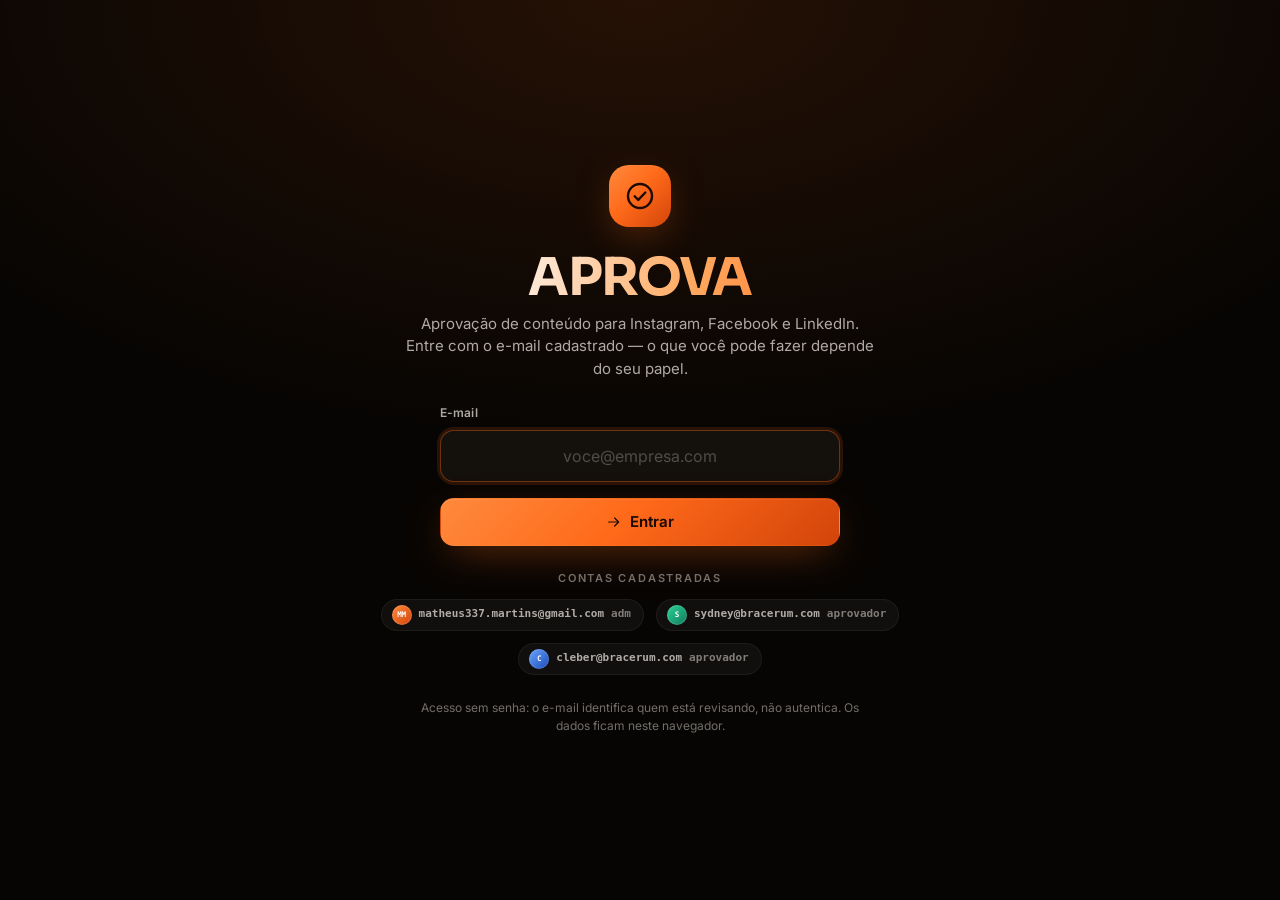
==== commit 56286f75: "Compartilhamento entre navegadores, com resgate das mídias já enviadas O aplicativo guardava tudo em" ====
--- a/index.html
+++ b/index.html
@@ -43,8 +43,10 @@
   </div>
 </noscript>
 
+<script src="config.js"></script>
 <script src="js/util.js"></script>
 <script src="js/seed.js"></script>
+<script src="js/cloud.js"></script>
 <script src="js/store.js"></script>
 <script src="js/previews.js"></script>
 <script src="js/ui.js"></script>
--- a/css/app.css
+++ b/css/app.css
@@ -925,6 +925,12 @@
 }
 .gate__mark svg { width: 32px; height: 32px; }
 @keyframes markIn { from { opacity: 0; transform: scale(.6) rotate(-14deg); } to { opacity: 1; transform: none; } }
+.gate__form { display: grid; gap: var(--s-4); width: min(400px, 100%); text-align: left; }
+.input--lg { min-height: 52px; font-size: 1rem; padding: 12px var(--s-4); border-radius: var(--r-md); text-align: center; }
+.input.is-erro { border-color: var(--danger); box-shadow: 0 0 0 3px rgba(242,85,90,.16); }
+.gate__erro { font-size: var(--t-xs); color: var(--danger); text-align: center; margin: 0; }
+.gate__contas { display: grid; gap: var(--s-3); justify-items: center; width: 100%; }
+.gate__contas .pill { font-family: var(--font-mono); font-size: var(--t-2xs); }
 .gate__roles { display: grid; grid-template-columns: repeat(auto-fit, minmax(240px, 1fr)); gap: var(--s-4); width: 100%; }
 .role-card {
   position: relative; overflow: hidden; display: grid; gap: var(--s-3); justify-items: center;
@@ -1032,8 +1038,11 @@
   .card__foot .tiny + .tiny { display: none; }
   .card .net-badge { width: 22px; height: 22px; border-radius: 7px; }
   .card .net-badge svg { width: 12px; height: 12px; }
+  /* barra do palco em uma linha só: no celular o rótulo vira dica */
   .stage__bar .seg__btn span { display: none; }
   .stage__bar .seg__btn { padding: 0 10px; }
+  .btn--compact span { display: none; }
+  .btn--compact { width: 32px; padding: 0; }
   .topbar__title { display: none; }
   .cards { grid-template-columns: 1fr 1fr; gap: var(--s-3); }
   .card__body { padding: var(--s-3); gap: var(--s-2); }
@@ -1071,3 +1080,36 @@
   .toolbar .select { flex: 1 1 160px; width: auto; }
   .toolbar .spacer { display: none; }
 }
+
+/* seleção múltipla de redes no compositor */
+.pick--multi { padding-top: var(--s-5); }
+.pick__check {
+  position: absolute; top: 8px; left: 8px; width: 18px; height: 18px; border-radius: 6px;
+  display: grid; place-items: center; border: 1.5px solid var(--line-strong);
+  color: var(--txt-on-brand); transition: all var(--d-2) var(--e-spring);
+}
+.pick--multi.is-on .pick__check {
+  background: color-mix(in srgb, var(--nc, var(--brand)) 85%, white); border-color: transparent;
+}
+.pick__check svg { width: 12px; height: 12px; }
+.pill .av { margin-left: -2px; }
+
+/* aviso de estado local no topo */
+.chip--alerta {
+  background: rgba(255,176,32,.12); border-color: rgba(255,176,32,.35); color: var(--warn);
+  cursor: pointer; transition: background var(--d-2);
+}
+.chip--alerta:hover { background: rgba(255,176,32,.2); }
+@media (max-width: 900px) { .sync-lbl { display: none; } }
+
+/* passo a passo dentro de um modal */
+.passos { margin: 0; padding-left: 20px; display: grid; gap: var(--s-2); font-size: var(--t-sm); color: var(--txt-2); }
+.passos li { line-height: 1.5; }
+.passos code {
+  font-family: var(--font-mono); font-size: var(--t-2xs);
+  background: var(--bg-sunken); border: 1px solid var(--line); border-radius: 5px; padding: 1px 5px;
+}
+
+/* barra de progresso do envio de mídias */
+.prog { height: 8px; border-radius: 99px; background: var(--bg-sunken); border: 1px solid var(--line-soft); overflow: hidden; }
+.prog__bar { height: 100%; background: var(--grad-brand); transition: width var(--d-3) var(--e-out); }
--- a/css/previews.css
+++ b/css/previews.css
@@ -17,7 +17,11 @@
 }
 .phone__screen {
   position: relative; width: 100%; height: 100%; border-radius: 36px; overflow: hidden;
-  background: var(--n-bg); display: grid; grid-template-rows: auto 1fr auto;
+  background: var(--n-bg);
+  /* quatro faixas: status, barra da rede, conteúdo, barra inferior.
+     Só o conteúdo estica — com três faixas declaradas a barra da rede virava
+     o 1fr e abria um vão embaixo do logo. */
+  display: grid; grid-template-rows: auto auto minmax(0, 1fr) auto;
 }
 .phone__notch {
   position: absolute; top: 9px; left: 50%; translate: -50% 0; z-index: 6;
@@ -136,13 +140,22 @@
 .np-media[data-ratio="1.91"]  { aspect-ratio: 1.91 / 1; }
 .np-media[data-ratio="16:9"]  { aspect-ratio: 16 / 9; }
 .np-track { display: flex; height: 100%; transition: transform var(--d-4) var(--e-out); }
-.np-track > * { flex: 0 0 100%; height: 100%; }
+.np-track > * { flex: 0 0 100%; height: 100%; position: relative; }
 .np-track img, .np-track video { width: 100%; height: 100%; object-fit: cover; }
+.np-slide { position: relative; height: 100%; }
+.np-slide--vazio {
+  display: grid; place-items: center; background: #15100c; color: #5b5048; font-size: 12px;
+}
+/* o carrossel é arrastável: sem seleção de texto atrapalhando */
+.np-media { user-select: none; -webkit-user-select: none; touch-action: pan-y; }
 
 .np-dots { position: absolute; left: 50%; bottom: 12px; translate: -50% 0; display: flex; gap: 4px; z-index: 3; }
-.np-dots i { width: 6px; height: 6px; border-radius: 50%; background: rgba(255,255,255,.55); transition: background var(--d-2), transform var(--d-2); }
-.np-dots i.is-on { background: #fff; transform: scale(1.12); }
-.np--fb .np-dots i, .np--li .np-dots i { background: rgba(255,255,255,.5); }
+.np-dots button {
+  width: 6px; height: 6px; border-radius: 50%; padding: 0; cursor: pointer;
+  background: rgba(255,255,255,.55); transition: background var(--d-2), transform var(--d-2);
+}
+.np-dots button.is-on { background: #fff; transform: scale(1.15); }
+.np-dots button:hover { background: rgba(255,255,255,.85); }
 
 .np-count {
   position: absolute; top: 12px; right: 12px; z-index: 3;
@@ -189,16 +202,23 @@
 .np-acts svg:hover { opacity: .6; transform: scale(1.06); }
 .np-likes { padding: 2px 14px; font-size: 13.5px; font-weight: 620; }
 
-.np-cap { padding: 3px 14px 6px; font-size: 13.5px; line-height: 1.45; word-break: break-word; white-space: pre-wrap; }
+.np-cap { padding: 3px 14px 6px; font-size: 13.5px; line-height: 1.45; word-break: break-word; }
 .np-cap__user { font-weight: 620; margin-right: 5px; }
-.np-cap__more { color: var(--n-txt2); cursor: pointer; }
+/* “… mais” é um botão de verdade — abre a legenda inteira no clique */
+.np-cap__more {
+  display: inline; padding: 0; margin: 0; font: inherit; cursor: pointer;
+  color: var(--n-txt2); background: none; border: 0;
+  border-radius: 3px; transition: color var(--d-2);
+}
+.np-cap__more:hover { color: var(--n-txt); text-decoration: underline; }
+.np-cap__more:focus-visible { outline: 2px solid var(--brand); outline-offset: 2px; }
 .np-cap .tag, .np-cap .mention { color: var(--n-accent); }
 .np--li .np-cap .tag { color: var(--n-accent); font-weight: 500; }
 .np-sub { padding: 2px 14px 12px; font-size: 12px; color: var(--n-txt2); }
 
 /* ---------------------------------------------------- Facebook / LinkedIn */
 .np--fb .np-post__head { padding: 12px 14px 8px; }
-.np--fb .np-body { padding: 0 14px 10px; font-size: 14.5px; line-height: 1.42; white-space: pre-wrap; word-break: break-word; }
+.np--fb .np-body { padding: 0 14px 10px; font-size: 14.5px; line-height: 1.42; word-break: break-word; }
 .np--fb .np-stats {
   display: flex; align-items: center; gap: 6px; padding: 10px 14px;
   font-size: 13px; color: var(--n-txt2); border-bottom: 1px solid var(--n-line);
@@ -225,7 +245,7 @@
 .np--li .np-post__head { padding: 12px 14px 6px; align-items: flex-start; }
 .np--li .np-post__name { font-size: 14px; font-weight: 600; }
 .np--li .np-headline { font-size: 12px; color: var(--n-txt2); line-height: 1.3; margin-top: 1px; }
-.np--li .np-body { padding: 4px 14px 10px; font-size: 14px; line-height: 1.45; white-space: pre-wrap; word-break: break-word; }
+.np--li .np-body { padding: 4px 14px 10px; font-size: 14px; line-height: 1.45; word-break: break-word; }
 .np--li .np-stats { display: flex; align-items: center; gap: 5px; padding: 8px 14px; font-size: 12px; color: var(--n-txt2); }
 .np--li .np-bar { border-top: 1px solid var(--n-line); margin: 0 8px; padding: 4px 0; }
 .np-promoted { font-size: 12px; color: var(--n-txt2); font-weight: 500; }
@@ -329,10 +349,12 @@
 @media (max-width: 900px) { .np-ig-modal { grid-template-columns: 1fr; } .np-ig-modal__side { border-left: 0; border-top: 1px solid var(--n-line); } }
 
 /* ------------------------------------------------- marcador de comentário */
-.pin-layer { position: absolute; inset: 0; z-index: 8; }
-.pin-layer.is-arming { cursor: crosshair; }
+/* a camada cobre a mídia inteira, mas só intercepta o clique quando está
+   armada para receber um marcador — senão engole as setas do carrossel */
+.pin-layer { position: absolute; inset: 0; z-index: 8; pointer-events: none; }
+.pin-layer.is-arming { cursor: crosshair; pointer-events: auto; }
 .pin {
-  position: absolute; translate: -50% -100%; z-index: 9;
+  position: absolute; translate: -50% -100%; z-index: 9; pointer-events: auto;
   width: 26px; height: 26px; border-radius: 50% 50% 50% 2px; rotate: -45deg;
   background: var(--grad-brand); border: 1.5px solid rgba(255,255,255,.85);
   box-shadow: 0 6px 18px -4px rgba(0,0,0,.6); display: grid; place-items: center;
@@ -356,3 +378,20 @@
   background: rgba(8,5,3,.72); color: rgba(255,255,255,.68); backdrop-filter: blur(6px);
   border: 1px solid rgba(255,255,255,.14); padding: 3px 7px; border-radius: 5px;
 }
+
+/* seletor de rede no palco, quando a peça vai para mais de uma */
+.net-switch { display: inline-flex; gap: 2px; padding: 3px; border-radius: var(--r-sm);
+  background: var(--bg-sunken); border: 1px solid var(--line-soft); }
+.net-switch button {
+  display: inline-flex; align-items: center; gap: 6px; height: 30px; padding: 0 10px;
+  border-radius: 7px; font-size: var(--t-xs); font-weight: 560; color: var(--txt-3);
+  transition: all var(--d-2) var(--e-out); white-space: nowrap;
+}
+.net-switch button svg { width: 15px; height: 15px; }
+.net-switch button:hover { color: var(--txt); }
+.net-switch button.is-on {
+  color: color-mix(in srgb, var(--nc) 82%, white);
+  background: color-mix(in srgb, var(--nc) 18%, transparent);
+  box-shadow: inset 0 0 0 1px color-mix(in srgb, var(--nc) 40%, transparent);
+}
+@media (max-width: 560px) { .net-switch button span { display: none; } .net-switch button { padding: 0 9px; } }
